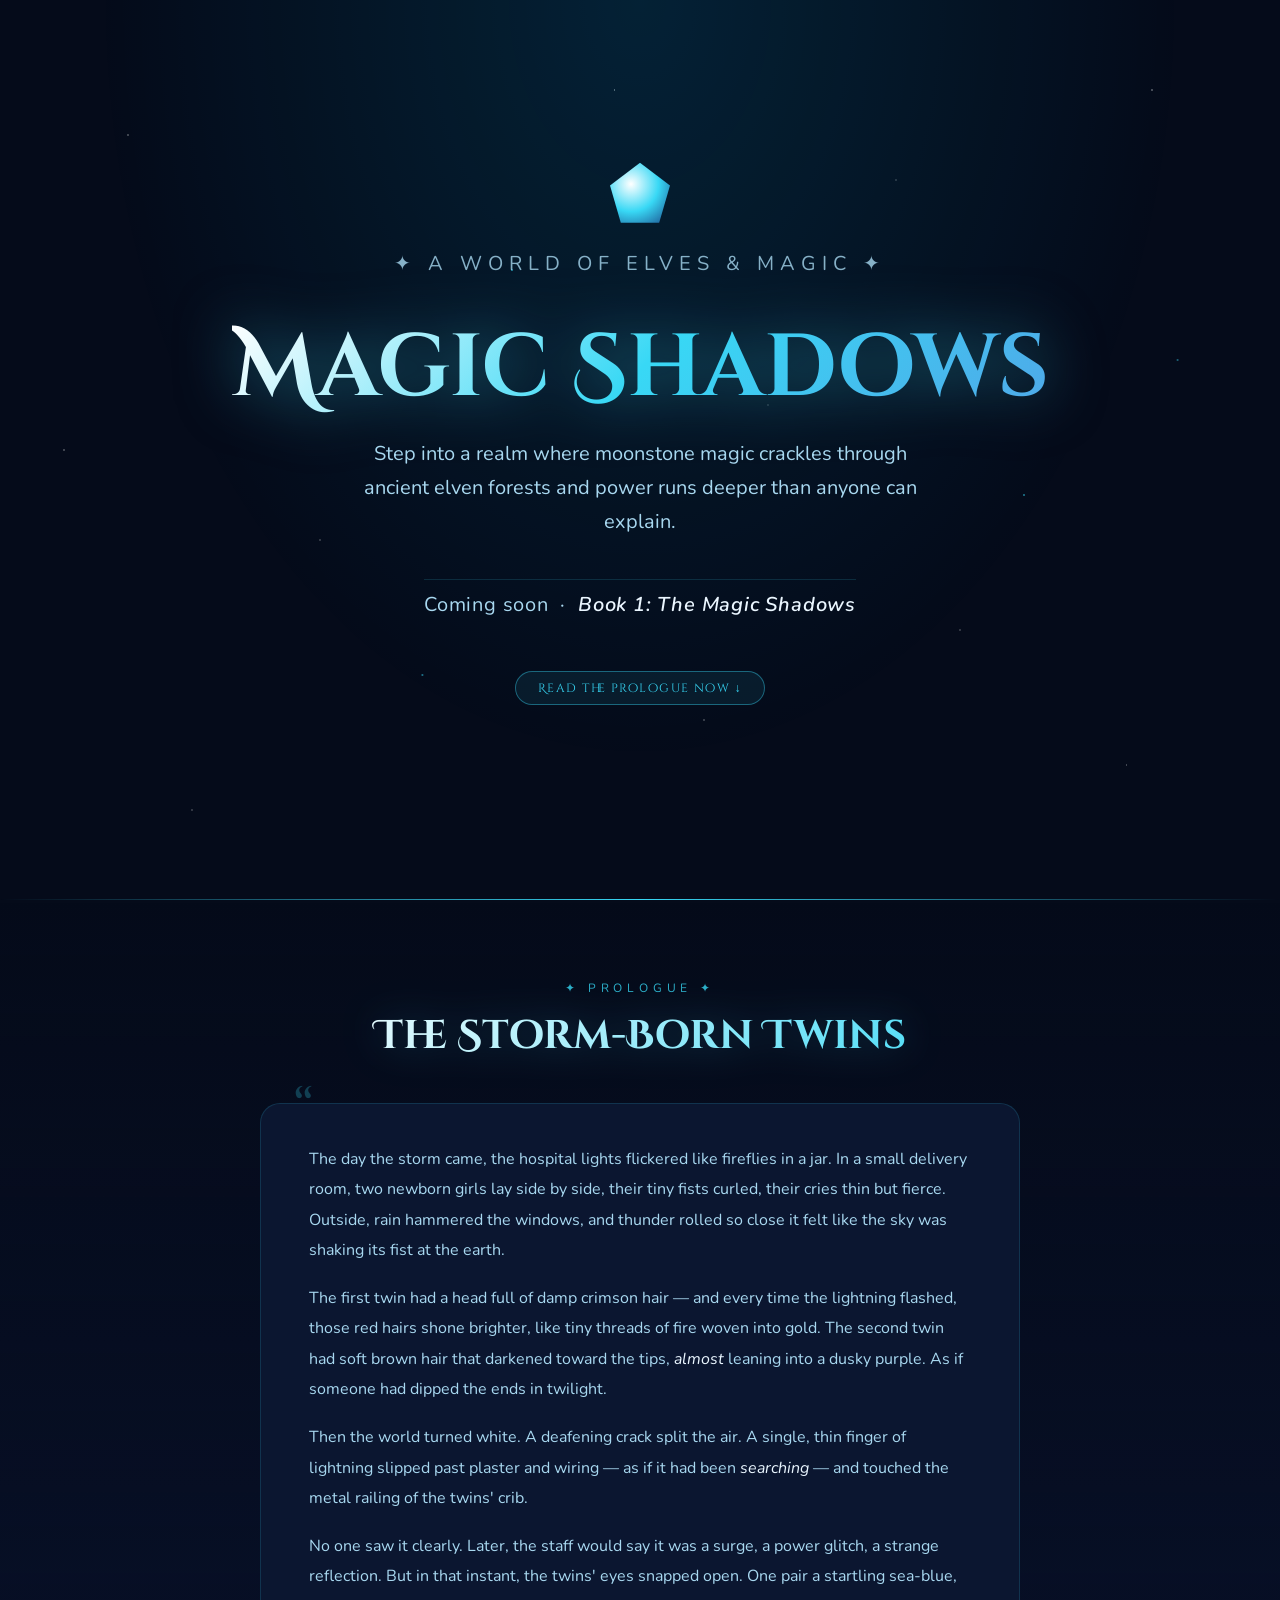
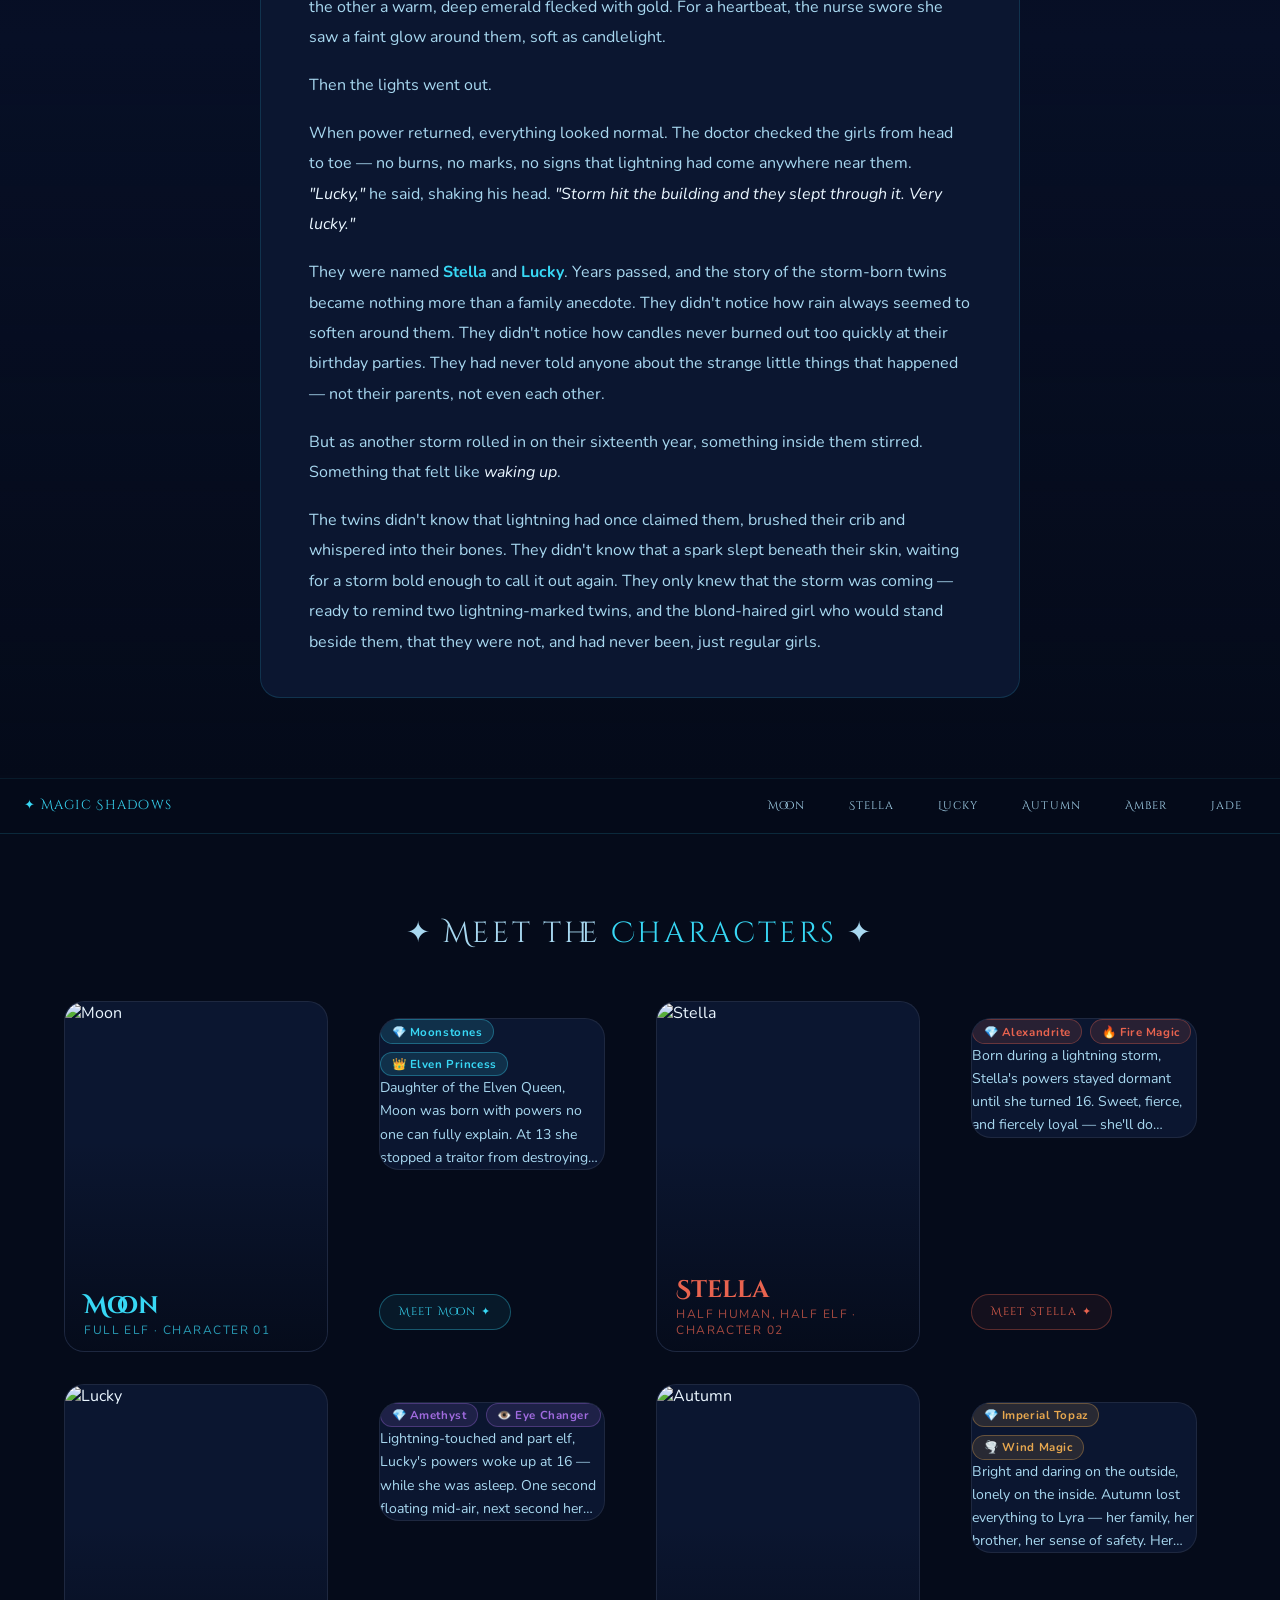
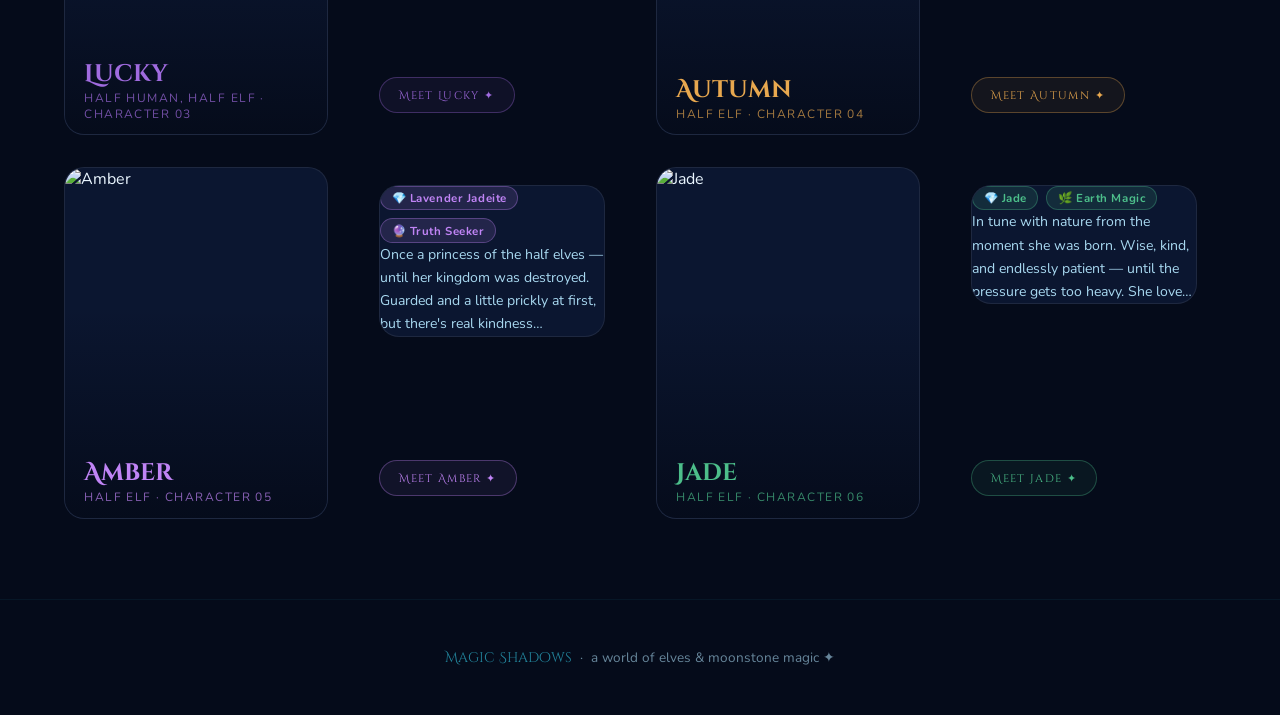
==== index.html @ 873bb7e9 "Add coming soon + prologue CTA to hero; move character nav below prologue" ====
<!DOCTYPE html>
<html lang="en">
<head>
  <meta charset="UTF-8" />
  <meta name="viewport" content="width=device-width, initial-scale=1.0" />
  <title>Magic Shadows ✨</title>
  <link rel="preconnect" href="https://fonts.googleapis.com" />
  <link rel="preconnect" href="https://fonts.gstatic.com" crossorigin />
  <link href="https://fonts.googleapis.com/css2?family=Cinzel+Decorative:wght@400;700&family=Nunito:ital,wght@0,400;0,600;0,700;1,400&display=swap" rel="stylesheet" />
  <link rel="stylesheet" href="css/styles.css" />
</head>
<body>

<div class="stars"></div>

<!-- ── Hero ── -->
<section class="hero">
  <div class="hero-gem"></div>
  <p class="hero-sparkle">✦ a world of elves &amp; magic ✦</p>
  <h1>Magic Shadows</h1>
  <p>Step into a realm where moonstone magic crackles through ancient elven forests and power runs deeper than anyone can explain.</p>
  <div class="hero-coming-soon">
    <p class="hero-book">Coming soon &nbsp;·&nbsp; <em>Book 1: The Magic Shadows</em></p>
    <a href="#prologue" class="hero-prologue-link">Read the prologue now ↓</a>
  </div>
</section>

<!-- ── Prologue ── -->
<section class="prologue-section" id="prologue">
  <div class="prologue-inner">
    <p class="prologue-label">✦ Prologue ✦</p>
    <h2 class="prologue-title">The Storm-Born Twins</h2>
    <div class="prologue-text">
      <p>The day the storm came, the hospital lights flickered like fireflies in a jar. In a small delivery room, two newborn girls lay side by side, their tiny fists curled, their cries thin but fierce. Outside, rain hammered the windows, and thunder rolled so close it felt like the sky was shaking its fist at the earth.</p>
      <p>The first twin had a head full of damp crimson hair — and every time the lightning flashed, those red hairs shone brighter, like tiny threads of fire woven into gold. The second twin had soft brown hair that darkened toward the tips, <em>almost</em> leaning into a dusky purple. As if someone had dipped the ends in twilight.</p>
      <p>Then the world turned white. A deafening crack split the air. A single, thin finger of lightning slipped past plaster and wiring — as if it had been <em>searching</em> — and touched the metal railing of the twins' crib.</p>
      <p>No one saw it clearly. Later, the staff would say it was a surge, a power glitch, a strange reflection. But in that instant, the twins' eyes snapped open. One pair a startling sea-blue, the other a warm, deep emerald flecked with gold. For a heartbeat, the nurse swore she saw a faint glow around them, soft as candlelight.</p>
      <p>Then the lights went out.</p>
      <p>When power returned, everything looked normal. The doctor checked the girls from head to toe — no burns, no marks, no signs that lightning had come anywhere near them. <em>"Lucky,"</em> he said, shaking his head. <em>"Storm hit the building and they slept through it. Very lucky."</em></p>
      <p>They were named <strong>Stella</strong> and <strong>Lucky</strong>. Years passed, and the story of the storm-born twins became nothing more than a family anecdote. They didn't notice how rain always seemed to soften around them. They didn't notice how candles never burned out too quickly at their birthday parties. They had never told anyone about the strange little things that happened — not their parents, not even each other.</p>
      <p>But as another storm rolled in on their sixteenth year, something inside them stirred. Something that felt like <em>waking up</em>.</p>
      <p>The twins didn't know that lightning had once claimed them, brushed their crib and whispered into their bones. They didn't know that a spark slept beneath their skin, waiting for a storm bold enough to call it out again. They only knew that the storm was coming — ready to remind two lightning-marked twins, and the blond-haired girl who would stand beside them, that they were not, and had never been, just regular girls.</p>
    </div>
  </div>
</section>

<!-- ── Character Nav ── -->
<nav>
  <a href="index.html" class="nav-home">✦ Magic Shadows</a>
  <a href="moon.html"   class="nav-link">Moon</a>
  <a href="stella.html" class="nav-link">Stella</a>
  <a href="lucky.html"  class="nav-link">Lucky</a>
  <a href="autumn.html" class="nav-link">Autumn</a>
  <a href="amber.html"  class="nav-link">Amber</a>
  <a href="jade.html"   class="nav-link">Jade</a>
</nav>

<!-- ── Character Previews ── -->
<div class="characters-section">
  <p class="characters-heading">✦ Meet the <span>Characters</span> ✦</p>

  <div class="preview-grid">

    <!-- MOON -->
    <a href="moon.html" class="preview-card" style="--card-accent:#38d8f5">
      <div class="preview-card-img">
        <img src="images/moon/moon-normal.png" alt="Moon" loading="lazy" />
        <div class="preview-card-img-label">
          <div class="preview-card-name" style="color:#38d8f5">Moon</div>
          <div class="preview-card-creature" style="color:#38d8f5">Full Elf · Character 01</div>
        </div>
      </div>
      <div class="preview-card-body">
        <div class="preview-card-gems">
          <span class="preview-gem-tag" style="background:#38d8f522;border:1px solid #38d8f555;color:#38d8f5">💎 Moonstones</span>
          <span class="preview-gem-tag" style="background:#38d8f522;border:1px solid #38d8f555;color:#38d8f5">👑 Elven Princess</span>
        </div>
        <p class="preview-card-summary">Daughter of the Elven Queen, Moon was born with powers no one can fully explain. At 13 she stopped a traitor from destroying the kingdom — and she's only grown stronger since. Her favourite form? The fox. 🦊</p>
        <a href="moon.html" class="preview-card-cta" style="color:#38d8f5;border-color:#38d8f555;background:#38d8f511">
          Meet Moon ✦
        </a>
      </div>
    </a>

    <!-- STELLA -->
    <a href="stella.html" class="preview-card" style="--card-accent:#e8634f">
      <div class="preview-card-img">
        <img src="images/stella/stella-normal.jpg" alt="Stella" loading="lazy" />
        <div class="preview-card-img-label">
          <div class="preview-card-name" style="color:#e8634f">Stella</div>
          <div class="preview-card-creature" style="color:#e8634f">Half Human, Half Elf · Character 02</div>
        </div>
      </div>
      <div class="preview-card-body">
        <div class="preview-card-gems">
          <span class="preview-gem-tag" style="background:#e8634f22;border:1px solid #e8634f55;color:#e8634f">💎 Alexandrite</span>
          <span class="preview-gem-tag" style="background:#e8634f22;border:1px solid #e8634f55;color:#e8634f">🔥 Fire Magic</span>
        </div>
        <p class="preview-card-summary">Born during a lightning storm, Stella's powers stayed dormant until she turned 16. Sweet, fierce, and fiercely loyal — she'll do anything to protect the people she loves. And she really loves fire magic. 🔥</p>
        <a href="stella.html" class="preview-card-cta" style="color:#e8634f;border-color:#e8634f55;background:#e8634f11">
          Meet Stella ✦
        </a>
      </div>
    </a>

    <!-- LUCKY -->
    <a href="lucky.html" class="preview-card" style="--card-accent:#a06bdf">
      <div class="preview-card-img">
        <img src="images/lucky/lucky-normal.png" alt="Lucky" loading="lazy" />
        <div class="preview-card-img-label">
          <div class="preview-card-name" style="color:#a06bdf">Lucky</div>
          <div class="preview-card-creature" style="color:#a06bdf">Half Human, Half Elf · Character 03</div>
        </div>
      </div>
      <div class="preview-card-body">
        <div class="preview-card-gems">
          <span class="preview-gem-tag" style="background:#a06bdf22;border:1px solid #a06bdf55;color:#a06bdf">💎 Amethyst</span>
          <span class="preview-gem-tag" style="background:#a06bdf22;border:1px solid #a06bdf55;color:#a06bdf">👁️ Eye Changer</span>
        </div>
        <p class="preview-card-summary">Lightning-touched and part elf, Lucky's powers woke up at 16 — while she was asleep. One second floating mid-air, next second her sister was screaming. Not exactly the cool awakening she imagined. ✨</p>
        <a href="lucky.html" class="preview-card-cta" style="color:#a06bdf;border-color:#a06bdf55;background:#a06bdf11">
          Meet Lucky ✦
        </a>
      </div>
    </a>

    <!-- AUTUMN -->
    <a href="autumn.html" class="preview-card" style="--card-accent:#e8a84f">
      <div class="preview-card-img">
        <img src="images/autumn/autumn-normal.png" alt="Autumn" loading="lazy" />
        <div class="preview-card-img-label">
          <div class="preview-card-name" style="color:#e8a84f">Autumn</div>
          <div class="preview-card-creature" style="color:#e8a84f">Half Elf · Character 04</div>
        </div>
      </div>
      <div class="preview-card-body">
        <div class="preview-card-gems">
          <span class="preview-gem-tag" style="background:#e8a84f22;border:1px solid #e8a84f55;color:#e8a84f">💎 Imperial Topaz</span>
          <span class="preview-gem-tag" style="background:#e8a84f22;border:1px solid #e8a84f55;color:#e8a84f">🌪️ Wind Magic</span>
        </div>
        <p class="preview-card-summary">Bright and daring on the outside, lonely on the inside. Autumn lost everything to Lyra — her family, her brother, her sense of safety. Her wind powers are rare enough to be dangerous. And her story is just beginning. 🍂</p>
        <a href="autumn.html" class="preview-card-cta" style="color:#e8a84f;border-color:#e8a84f55;background:#e8a84f11">
          Meet Autumn ✦
        </a>
      </div>
    </a>

    <!-- AMBER -->
    <a href="amber.html" class="preview-card" style="--card-accent:#c084f5">
      <div class="preview-card-img">
        <img src="images/amber/amber-battle.png" alt="Amber" loading="lazy" />
        <div class="preview-card-img-label">
          <div class="preview-card-name" style="color:#c084f5">Amber</div>
          <div class="preview-card-creature" style="color:#c084f5">Half Elf · Character 05</div>
        </div>
      </div>
      <div class="preview-card-body">
        <div class="preview-card-gems">
          <span class="preview-gem-tag" style="background:#c084f522;border:1px solid #c084f555;color:#c084f5">💎 Lavender Jadeite</span>
          <span class="preview-gem-tag" style="background:#c084f522;border:1px solid #c084f555;color:#c084f5">🔮 Truth Seeker</span>
        </div>
        <p class="preview-card-summary">Once a princess of the half elves — until her kingdom was destroyed. Guarded and a little prickly at first, but there's real kindness underneath. She's still learning to trust, still learning her powers. Her story is just beginning. 💜</p>
        <a href="amber.html" class="preview-card-cta" style="color:#c084f5;border-color:#c084f555;background:#c084f511">
          Meet Amber ✦
        </a>
      </div>
    </a>

    <!-- JADE -->
    <a href="jade.html" class="preview-card" style="--card-accent:#4cbe8a">
      <div class="preview-card-img">
        <img src="images/jade/jade-normal.png" alt="Jade" loading="lazy" />
        <div class="preview-card-img-label">
          <div class="preview-card-name" style="color:#4cbe8a">Jade</div>
          <div class="preview-card-creature" style="color:#4cbe8a">Half Elf · Character 06</div>
        </div>
      </div>
      <div class="preview-card-body">
        <div class="preview-card-gems">
          <span class="preview-gem-tag" style="background:#4cbe8a22;border:1px solid #4cbe8a55;color:#4cbe8a">💎 Jade</span>
          <span class="preview-gem-tag" style="background:#4cbe8a22;border:1px solid #4cbe8a55;color:#4cbe8a">🌿 Earth Magic</span>
        </div>
        <p class="preview-card-summary">In tune with nature from the moment she was born. Wise, kind, and endlessly patient — until the pressure gets too heavy. She loves animals, speaks to the earth, and carries a quiet power most people don't see coming. 🌿</p>
        <a href="jade.html" class="preview-card-cta" style="color:#4cbe8a;border-color:#4cbe8a55;background:#4cbe8a11">
          Meet Jade ✦
        </a>
      </div>
    </a>

  </div>
</div>

<footer>
  <span>Magic Shadows</span> &nbsp;·&nbsp; a world of elves &amp; moonstone magic ✦
</footer>

</body>
</html>
---- css/styles.css ----
/* ═══════════════════════════════════════════════════════════
   Magic Shadows — Shared Stylesheet
   ═══════════════════════════════════════════════════════════ */

*, *::before, *::after { box-sizing: border-box; margin: 0; padding: 0; }

:root {
  --navy:  #050b1a;
  --card:  #0b1630;
  --white: #eaf6ff;
  --soft:  #a8d8f0;
}

html { scroll-behavior: smooth; }

body {
  background: var(--navy);
  color: var(--white);
  font-family: 'Nunito', sans-serif;
  overflow-x: hidden;
}

/* ── Stars ── */
.stars {
  position: fixed; inset: 0; pointer-events: none; z-index: 0;
  background:
    radial-gradient(1px   1px   at 10% 15%, rgba(255,255,255,.8) 0%, transparent 100%),
    radial-gradient(1px   1px   at 25% 60%, rgba(255,255,255,.6) 0%, transparent 100%),
    radial-gradient(1.5px 1.5px at 40% 30%, rgba(56,216,245,.9)  0%, transparent 100%),
    radial-gradient(1px   1px   at 55% 80%, rgba(255,255,255,.7) 0%, transparent 100%),
    radial-gradient(1px   1px   at 70% 20%, rgba(255,255,255,.5) 0%, transparent 100%),
    radial-gradient(1.5px 1.5px at 80% 55%, rgba(56,216,245,.8)  0%, transparent 100%),
    radial-gradient(1px   1px   at 90% 10%, rgba(255,255,255,.9) 0%, transparent 100%),
    radial-gradient(1px   1px   at 15% 90%, rgba(255,255,255,.6) 0%, transparent 100%),
    radial-gradient(1px   1px   at 60% 45%, rgba(255,255,255,.4) 0%, transparent 100%),
    radial-gradient(1.5px 1.5px at 33% 75%, rgba(56,216,245,.7)  0%, transparent 100%),
    radial-gradient(1px   1px   at 88% 85%, rgba(255,255,255,.5) 0%, transparent 100%),
    radial-gradient(1px   1px   at  5% 50%, rgba(255,255,255,.8) 0%, transparent 100%),
    radial-gradient(1px   1px   at 75% 70%, rgba(255,255,255,.6) 0%, transparent 100%),
    radial-gradient(1px   1px   at 48% 10%, rgba(255,255,255,.7) 0%, transparent 100%),
    radial-gradient(1.5px 1.5px at 92% 40%, rgba(56,216,245,.6)  0%, transparent 100%);
}

/* ── Nav ── */
nav {
  position: sticky; top: 0; z-index: 100;
  background: rgba(5,11,26,.85); backdrop-filter: blur(12px);
  border-bottom: 1px solid rgba(56,216,245,.15);
  display: flex; align-items: center;
  gap: 1rem; padding: .75rem 1.5rem;
  /* Scroll horizontally on mobile, no wrapping */
  overflow-x: auto; flex-wrap: nowrap;
  /* Hide scrollbar across browsers */
  scrollbar-width: none;
  -ms-overflow-style: none;
}
nav::-webkit-scrollbar { display: none; }

.nav-home {
  font-family: 'Cinzel Decorative', serif;
  font-size: .8rem; color: #38d8f5; text-decoration: none;
  letter-spacing: .1em; margin-right: auto;
  flex-shrink: 0; /* never squish the home link */
  transition: opacity .2s;
}
.nav-home:hover { opacity: .7; }

nav a.nav-link {
  font-family: 'Cinzel Decorative', serif;
  font-size: .7rem; color: var(--soft); text-decoration: none;
  letter-spacing: .1em; padding: .4rem .8rem; border-radius: 20px;
  border: 1px solid transparent; transition: all .2s;
  flex-shrink: 0; /* keep links full size, let nav scroll instead */
  white-space: nowrap;
}
nav a.nav-link:hover, nav a.nav-link.active {
  color: #38d8f5; border-color: rgba(56,216,245,.4);
  background: rgba(56,216,245,.08); text-shadow: 0 0 10px #38d8f5;
}

/* ── Footer ── */
footer {
  position: relative; z-index: 1; text-align: center; padding: 3rem 1rem;
  border-top: 1px solid rgba(56,216,245,.1);
  color: var(--soft); font-size: .85rem; opacity: .6;
}
footer span { font-family: 'Cinzel Decorative', serif; color: #38d8f5; opacity: 1; }

/* ── Lightbox ── */
.lightbox {
  display: none; position: fixed; inset: 0; z-index: 1000;
  background: rgba(0,0,0,.85); backdrop-filter: blur(8px);
  align-items: center; justify-content: center;
}
.lightbox.open { display: flex; }
.lightbox img {
  max-width: 90vw; max-height: 90vh; border-radius: 16px;
  border: 2px solid rgba(56,216,245,.5); box-shadow: 0 0 60px rgba(0,200,255,.3);
}
.lightbox-close {
  position: absolute; top: 1.5rem; right: 1.5rem;
  background: none; border: none; color: var(--white);
  font-size: 2rem; cursor: pointer; opacity: .7; transition: opacity .2s;
}
.lightbox-close:hover { opacity: 1; }

/* ══════════════════════════════════════════════
   PROLOGUE
   ══════════════════════════════════════════════ */

.prologue-section {
  position: relative; z-index: 1;
  padding: 5rem 1.5rem;
  background: linear-gradient(180deg, transparent, rgba(10,20,50,.5), transparent);
  border-bottom: 1px solid rgba(56,216,245,.08);
}

.prologue-inner {
  max-width: 760px; margin: 0 auto; text-align: center;
}

.prologue-label {
  font-size: .75rem; letter-spacing: .4em; text-transform: uppercase;
  color: #38d8f5; margin-bottom: .8rem; opacity: .8;
}

.prologue-title {
  font-family: 'Cinzel Decorative', serif;
  font-size: clamp(1.5rem, 4vw, 2.5rem);
  background: linear-gradient(135deg, #fff, #38d8f5);
  -webkit-background-clip: text; -webkit-text-fill-color: transparent; background-clip: text;
  filter: drop-shadow(0 0 20px rgba(56,216,245,.3));
  margin-bottom: 2.5rem;
}

.prologue-text {
  text-align: left;
  background: #0b1630;
  border: 1px solid rgba(56,216,245,.15);
  border-radius: 20px;
  padding: 2.5rem 3rem;
  position: relative;
}

/* decorative quote mark */
.prologue-text::before {
  content: '\201C';
  position: absolute; top: -1.2rem; left: 2rem;
  font-family: 'Cinzel Decorative', serif;
  font-size: 4rem; line-height: 1;
  color: #38d8f5; opacity: .25;
  pointer-events: none;
}

.prologue-text p {
  color: var(--soft);
  font-size: 1rem; line-height: 1.9;
  margin-bottom: 1.1rem;
}
.prologue-text p:last-child { margin-bottom: 0; }

.prologue-text em { color: var(--white); font-style: italic; }
.prologue-text strong { color: #38d8f5; font-weight: 700; }

@media (max-width: 600px) {
  .prologue-text { padding: 1.5rem; }
}

/* ══════════════════════════════════════════════
   INDEX PAGE — Preview Cards
   ══════════════════════════════════════════════ */

.hero {
  position: relative; z-index: 1; min-height: 100vh;
  display: flex; flex-direction: column;
  align-items: center; justify-content: center;
  text-align: center; padding: 2rem;
  background: radial-gradient(ellipse at 50% 0%, rgba(0,200,255,.12) 0%, transparent 60%);
}
.hero::before {
  content: ''; position: absolute; bottom: 0; left: 0; right: 0; height: 1px;
  background: linear-gradient(90deg, transparent, #38d8f5, transparent);
}
.hero-sparkle {
  font-size: 1.1rem; letter-spacing: .3em; text-transform: uppercase;
  color: #38d8f5; margin-bottom: 1rem; opacity: .8;
}
.hero h1 {
  font-family: 'Cinzel Decorative', serif;
  font-size: clamp(2.5rem, 8vw, 5.5rem); font-weight: 700;
  background: linear-gradient(135deg, #fff 0%, #38d8f5 50%, #4fa8e8 100%);
  -webkit-background-clip: text; -webkit-text-fill-color: transparent; background-clip: text;
  filter: drop-shadow(0 0 30px rgba(56,216,245,.5));
  line-height: 1.1; margin-bottom: 1.2rem;
}
.hero p {
  font-size: clamp(1rem, 2.5vw, 1.25rem);
  color: var(--soft); max-width: 560px; line-height: 1.7; margin-bottom: 2.5rem;
}
.hero-gem {
  width: 60px; height: 60px; margin-bottom: 1.5rem;
  background: radial-gradient(circle at 35% 35%, #fff, #38d8f5 50%, #1a4a8a);
  clip-path: polygon(50% 0%, 100% 38%, 82% 100%, 18% 100%, 0% 38%);
  filter: drop-shadow(0 0 20px #38d8f5);
  animation: gemPulse 3s ease-in-out infinite;
}
@keyframes gemPulse {
  0%,100% { filter: drop-shadow(0 0 20px #38d8f5); transform: scale(1); }
  50%      { filter: drop-shadow(0 0 40px #00c8ff); transform: scale(1.08); }
}
.hero-coming-soon {
  display: flex; flex-direction: column; align-items: center; gap: .6rem;
  margin-bottom: 2rem;
  padding-top: .5rem;
  border-top: 1px solid rgba(56,216,245,.15);
}

.hero-book {
  font-size: .9rem; color: var(--soft); letter-spacing: .04em;
}
.hero-book em {
  color: var(--white); font-style: italic; font-weight: 600;
}

.hero-prologue-link {
  font-family: 'Cinzel Decorative', serif;
  font-size: .75rem; letter-spacing: .12em;
  color: #38d8f5; text-decoration: none;
  padding: .5rem 1.4rem; border-radius: 30px;
  border: 1px solid rgba(56,216,245,.4);
  background: rgba(56,216,245,.08);
  transition: all .25s;
}
.hero-prologue-link:hover {
  background: rgba(56,216,245,.18);
  box-shadow: 0 0 20px rgba(56,216,245,.25);
  letter-spacing: .16em;
}

.scroll-hint {
  position: absolute; bottom: 2rem;
  display: flex; flex-direction: column; align-items: center; gap: .4rem;
  font-size: .8rem; color: var(--soft); opacity: .6; letter-spacing: .15em;
  animation: bounce 2s ease-in-out infinite;
}
.scroll-hint::after { content: '▼'; font-size: 1.2rem; color: #38d8f5; }
@keyframes bounce {
  0%,100% { transform: translateY(0); }
  50%      { transform: translateY(6px); }
}

/* Characters preview grid */
.characters-section {
  position: relative; z-index: 1;
  padding: 5rem 1.5rem;
  max-width: 1200px; margin: 0 auto;
}

.characters-heading {
  font-family: 'Cinzel Decorative', serif;
  font-size: clamp(1.2rem, 3vw, 1.8rem);
  text-align: center; margin-bottom: 3rem;
  color: var(--soft); letter-spacing: .1em;
}
.characters-heading span { color: #38d8f5; }

.preview-grid {
  display: grid;
  grid-template-columns: repeat(auto-fill, minmax(260px, 1fr));
  gap: 2rem;
}

.preview-card {
  background: var(--card);
  border-radius: 20px; overflow: hidden;
  border: 1px solid rgba(255,255,255,.08);
  text-decoration: none; color: inherit;
  display: flex; flex-direction: column;
  transition: transform .3s, box-shadow .3s, border-color .3s;
  position: relative;
}
.preview-card:hover {
  transform: translateY(-8px);
}

.preview-card-img {
  position: relative; aspect-ratio: 3/4; overflow: hidden;
}
.preview-card-img img {
  width: 100%; height: 100%; object-fit: cover; object-position: top;
  display: block; transition: transform .5s ease;
}
.preview-card:hover .preview-card-img img { transform: scale(1.06); }

.preview-card-img-placeholder {
  width: 100%; aspect-ratio: 3/4;
  display: flex; align-items: center; justify-content: center;
  flex-direction: column; gap: .5rem;
  background: rgba(11,22,48,.9);
  color: rgba(255,255,255,.2); font-size: .85rem; letter-spacing: .1em;
}
.preview-card-img-placeholder span { font-size: 2.5rem; opacity: .3; }

/* Gradient overlay on image */
.preview-card-img::after {
  content: ''; position: absolute; inset: 0;
  background: linear-gradient(180deg, transparent 40%, rgba(5,11,26,.95) 100%);
  pointer-events: none;
}

/* Name over image */
.preview-card-img-label {
  position: absolute; bottom: 0; left: 0; right: 0; z-index: 1;
  padding: 1.2rem 1.2rem .8rem;
}
.preview-card-name {
  font-family: 'Cinzel Decorative', serif;
  font-size: 1.5rem; font-weight: 700; line-height: 1;
  margin-bottom: .25rem;
}
.preview-card-creature {
  font-size: .75rem; text-transform: uppercase; letter-spacing: .12em;
  opacity: .7;
}

/* Card body */
.preview-card-body {
  padding: 1.1rem 1.2rem 1.4rem;
  flex: 1; display: flex; flex-direction: column; gap: .9rem;
}

.preview-card-gems {
  display: flex; gap: .5rem; flex-wrap: wrap;
}
.preview-gem-tag {
  font-size: .72rem; padding: .2rem .65rem; border-radius: 20px;
  letter-spacing: .05em; font-weight: 700;
}

.preview-card-summary {
  font-size: .88rem; line-height: 1.65;
  color: var(--soft); flex: 1;
  display: -webkit-box;
  -webkit-line-clamp: 4;
  -webkit-box-orient: vertical;
  overflow: hidden;
}

.preview-card-cta {
  display: inline-flex; align-items: center; gap: .5rem;
  font-family: 'Cinzel Decorative', serif;
  font-size: .7rem; letter-spacing: .12em;
  padding: .6rem 1.2rem; border-radius: 30px;
  border: 1px solid; text-decoration: none;
  transition: all .2s; align-self: flex-start;
  margin-top: auto;
}
.preview-card-cta:hover { opacity: .85; transform: translateX(3px); }

/* Accent glow on hover */
.preview-card::before {
  content: ''; position: absolute; inset: 0; border-radius: 20px;
  opacity: 0; transition: opacity .3s; pointer-events: none;
  box-shadow: inset 0 0 0 1px var(--card-accent, #38d8f5);
}
.preview-card:hover::before { opacity: 1; }
.preview-card:hover {
  box-shadow: 0 20px 60px color-mix(in srgb, var(--card-accent, #38d8f5) 25%, transparent);
}

/* ══════════════════════════════════════════════
   DETAIL PAGES — Character Card
   ══════════════════════════════════════════════ */

main { position: relative; z-index: 1; }

.character-section { padding: 5rem 1.5rem; }
.section-inner { max-width: 1100px; margin: 0 auto; }

.char-label {
  font-size: .75rem; letter-spacing: .4em; text-transform: uppercase;
  margin-bottom: .6rem; opacity: .8;
}
.char-title {
  font-family: 'Cinzel Decorative', serif;
  font-size: clamp(1.8rem, 5vw, 3rem);
  filter: drop-shadow(0 0 20px rgba(56,216,245,.4));
  margin-bottom: 2.5rem;
}

.intro-card {
  display: grid; grid-template-columns: 1fr 1fr;
  gap: 3rem; align-items: center; margin-bottom: 3rem;
}
@media (max-width: 700px) { .intro-card { grid-template-columns: 1fr; } }

.intro-img-wrap {
  position: relative; border-radius: 20px; overflow: hidden;
  border: 2px solid rgba(56,216,245,.3);
  box-shadow: 0 0 40px rgba(0,200,255,.2), 0 0 80px rgba(0,200,255,.08);
}
.intro-img-wrap img { width: 100%; display: block; transition: transform .4s ease; }
.intro-img-wrap:hover img { transform: scale(1.04); }
.intro-img-wrap::after {
  content: ''; position: absolute; inset: 0;
  background: linear-gradient(180deg, transparent 60%, rgba(5,11,26,.7));
  pointer-events: none;
}
.img-placeholder {
  width: 100%; aspect-ratio: 1/1;
  display: flex; flex-direction: column; align-items: center; justify-content: center;
  background: rgba(11,22,48,.8); color: rgba(255,255,255,.3);
  font-size: .9rem; gap: .5rem; letter-spacing: .1em;
}
.img-placeholder span { font-size: 2rem; opacity: .4; }

.stat-grid { display: grid; grid-template-columns: 1fr 1fr; gap: .8rem 1.5rem; }
.stat {
  background: var(--card); border: 1px solid rgba(56,216,245,.15);
  border-radius: 12px; padding: .7rem 1rem; transition: border-color .2s, box-shadow .2s;
}
.stat:hover { border-color: rgba(56,216,245,.4); box-shadow: 0 0 15px rgba(56,216,245,.1); }
.stat-label {
  font-size: .7rem; text-transform: uppercase; letter-spacing: .15em;
  opacity: .8; margin-bottom: .2rem;
}
.stat-value { font-weight: 700; font-size: .95rem; color: var(--white); }
.stat.wide { grid-column: span 2; }
.stat.missing .stat-value { color: rgba(255,255,255,.3); font-style: italic; font-weight: 400; }

.powers-list { display: flex; flex-wrap: wrap; gap: .5rem; margin-top: .4rem; }
.power-tag { border-radius: 20px; padding: .25rem .75rem; font-size: .8rem; white-space: nowrap; }

.story-box {
  background: var(--card); border-radius: 16px;
  border: 1px solid rgba(56,216,245,.15);
  padding: 1.5rem 2rem; margin-top: 1.5rem;
  line-height: 1.8; color: var(--soft); font-size: .95rem; position: relative;
}
.story-box::before {
  content: '✦'; position: absolute; top: -12px; left: 1.5rem;
  background: var(--navy); padding: 0 .5rem; font-size: 1.2rem;
  color: var(--story-accent, #38d8f5);
}
.story-box.missing {
  color: rgba(255,255,255,.25); font-style: italic; text-align: center; padding: 2rem;
}

.gem-divider { display: flex; align-items: center; gap: 1rem; margin: 2rem 0; }
.gem-divider::before, .gem-divider::after {
  content: ''; flex: 1; height: 1px;
  background: linear-gradient(90deg, transparent, rgba(56,216,245,.3), transparent);
}
.gem-icon {
  width: 16px; height: 16px;
  clip-path: polygon(50% 0%, 100% 38%, 82% 100%, 18% 100%, 0% 38%);
}

.forms-section-title {
  font-family: 'Cinzel Decorative', serif; font-size: 1.1rem;
  margin: 2.5rem 0 1rem;
  display: flex; align-items: center; gap: 1rem;
}
.forms-section-title::after {
  content: ''; flex: 1; height: 1px;
  background: linear-gradient(90deg, rgba(56,216,245,.4), transparent);
}

.forms-grid {
  display: grid; grid-template-columns: repeat(auto-fill, minmax(200px, 1fr)); gap: 1.2rem;
}
.form-card {
  background: var(--card); border: 1px solid rgba(56,216,245,.15);
  border-radius: 16px; overflow: hidden; cursor: pointer;
  transition: transform .3s, border-color .3s, box-shadow .3s;
}
.form-card:hover {
  transform: translateY(-6px); border-color: rgba(56,216,245,.5);
  box-shadow: 0 10px 40px rgba(0,200,255,.2);
}
.form-card img { width: 100%; aspect-ratio: 1/1; object-fit: cover; display: block; }
.form-placeholder {
  width: 100%; aspect-ratio: 1/1;
  display: flex; align-items: center; justify-content: center;
  flex-direction: column; gap: .4rem;
  background: rgba(11,22,48,.8); color: rgba(255,255,255,.2);
  font-size: .75rem; letter-spacing: .1em;
}
.form-placeholder span { font-size: 1.8rem; opacity: .3; }
.form-card-label {
  padding: .6rem 1rem; font-size: .8rem; font-weight: 700;
  text-transform: uppercase; letter-spacing: .1em; text-align: center;
}

/* Back button on detail pages */
.back-btn {
  display: inline-flex; align-items: center; gap: .5rem;
  font-family: 'Cinzel Decorative', serif; font-size: .7rem;
  letter-spacing: .1em; color: var(--soft); text-decoration: none;
  padding: .5rem 1rem; border-radius: 20px;
  border: 1px solid rgba(255,255,255,.1);
  transition: all .2s; margin-right: auto;
}
.back-btn:hover { color: #38d8f5; border-color: rgba(56,216,245,.4); }

/* Detail page hero banner */
.detail-hero {
  position: relative; z-index: 1;
  padding: 4rem 1.5rem 2rem;
  text-align: center;
  background: radial-gradient(ellipse at 50% 0%, rgba(0,200,255,.08) 0%, transparent 60%);
}
.detail-hero::after {
  content: ''; position: absolute; bottom: 0; left: 0; right: 0; height: 1px;
  background: linear-gradient(90deg, transparent, rgba(56,216,245,.3), transparent);
}
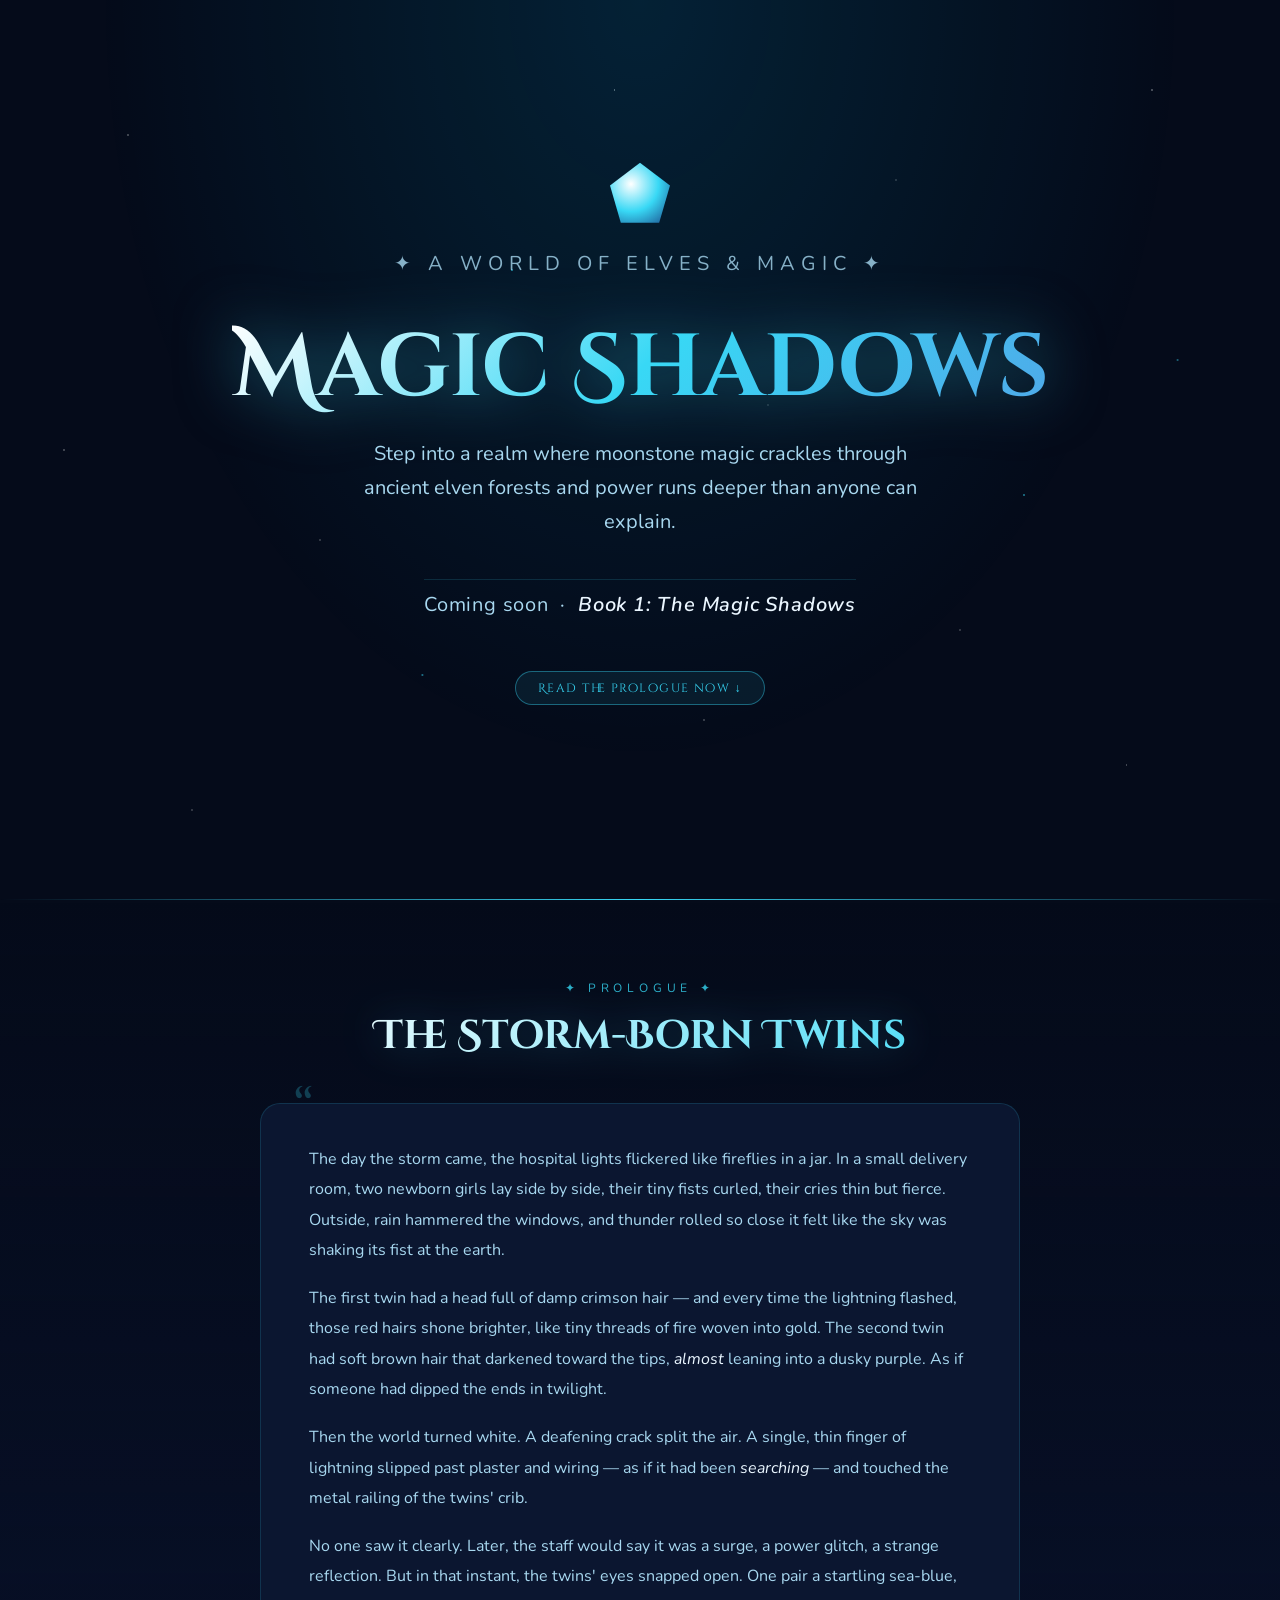
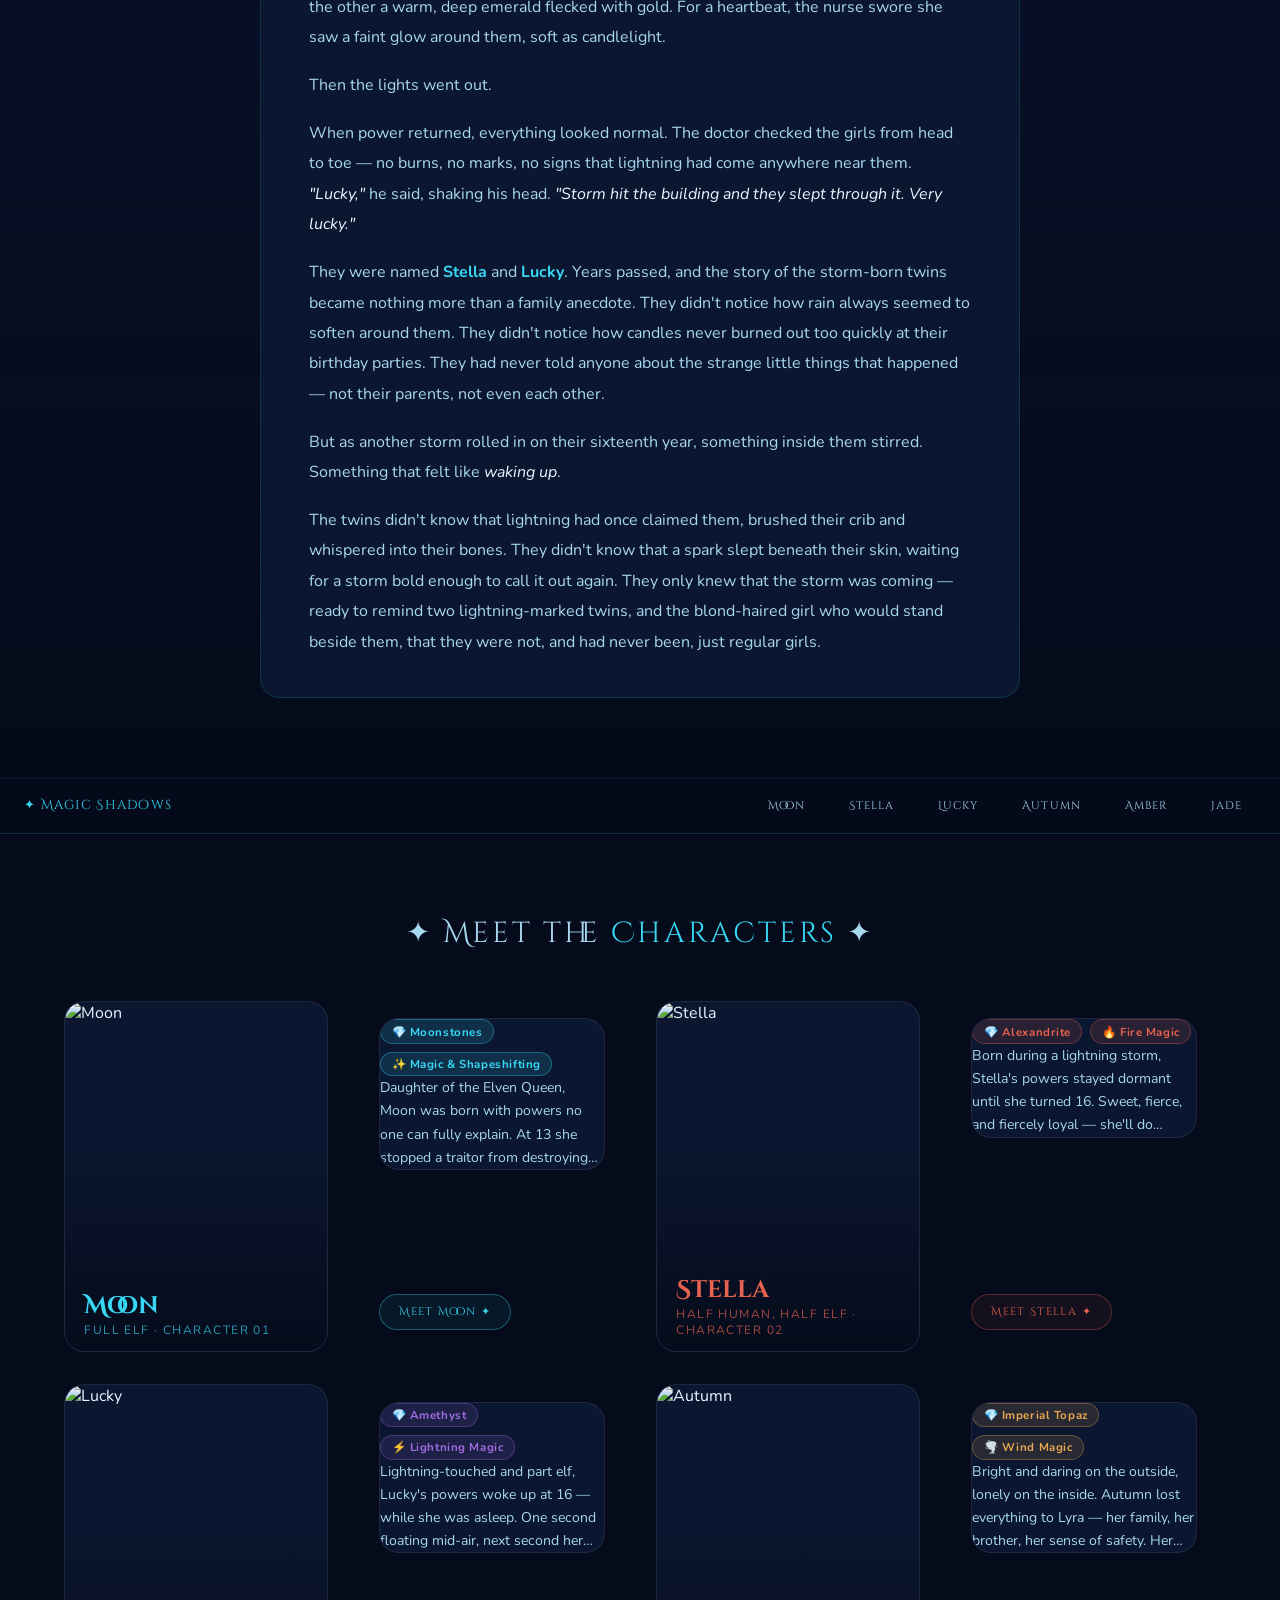
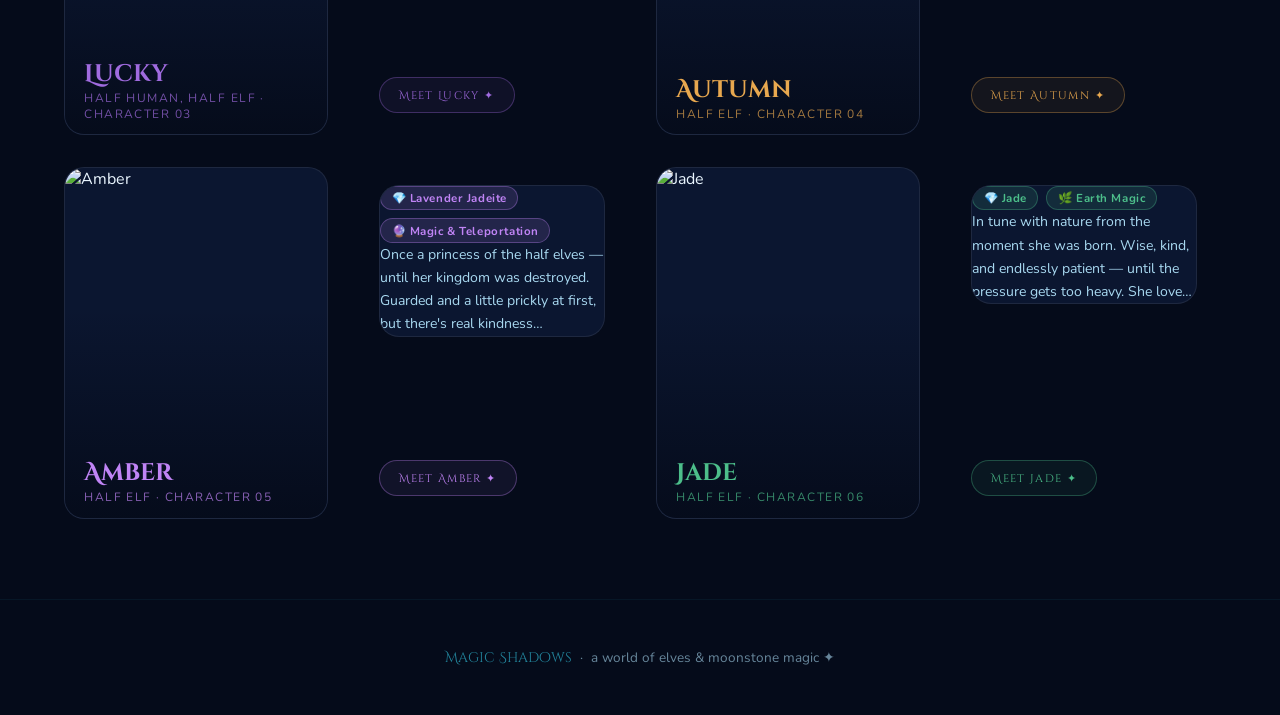
==== commit ae3a8c7b: "Fix preview card tags: gem first, magic second for all characters" ====
--- a/index.html
+++ b/index.html
@@ -73,7 +73,7 @@
       <div class="preview-card-body">
         <div class="preview-card-gems">
           <span class="preview-gem-tag" style="background:#38d8f522;border:1px solid #38d8f555;color:#38d8f5">💎 Moonstones</span>
-          <span class="preview-gem-tag" style="background:#38d8f522;border:1px solid #38d8f555;color:#38d8f5">👑 Elven Princess</span>
+          <span class="preview-gem-tag" style="background:#38d8f522;border:1px solid #38d8f555;color:#38d8f5">✨ Magic &amp; Shapeshifting</span>
         </div>
         <p class="preview-card-summary">Daughter of the Elven Queen, Moon was born with powers no one can fully explain. At 13 she stopped a traitor from destroying the kingdom — and she's only grown stronger since. Her favourite form? The fox. 🦊</p>
         <a href="moon.html" class="preview-card-cta" style="color:#38d8f5;border-color:#38d8f555;background:#38d8f511">
@@ -115,7 +115,7 @@
       <div class="preview-card-body">
         <div class="preview-card-gems">
           <span class="preview-gem-tag" style="background:#a06bdf22;border:1px solid #a06bdf55;color:#a06bdf">💎 Amethyst</span>
-          <span class="preview-gem-tag" style="background:#a06bdf22;border:1px solid #a06bdf55;color:#a06bdf">👁️ Eye Changer</span>
+          <span class="preview-gem-tag" style="background:#a06bdf22;border:1px solid #a06bdf55;color:#a06bdf">⚡ Lightning Magic</span>
         </div>
         <p class="preview-card-summary">Lightning-touched and part elf, Lucky's powers woke up at 16 — while she was asleep. One second floating mid-air, next second her sister was screaming. Not exactly the cool awakening she imagined. ✨</p>
         <a href="lucky.html" class="preview-card-cta" style="color:#a06bdf;border-color:#a06bdf55;background:#a06bdf11">
@@ -157,7 +157,7 @@
       <div class="preview-card-body">
         <div class="preview-card-gems">
           <span class="preview-gem-tag" style="background:#c084f522;border:1px solid #c084f555;color:#c084f5">💎 Lavender Jadeite</span>
-          <span class="preview-gem-tag" style="background:#c084f522;border:1px solid #c084f555;color:#c084f5">🔮 Truth Seeker</span>
+          <span class="preview-gem-tag" style="background:#c084f522;border:1px solid #c084f555;color:#c084f5">🔮 Magic &amp; Teleportation</span>
         </div>
         <p class="preview-card-summary">Once a princess of the half elves — until her kingdom was destroyed. Guarded and a little prickly at first, but there's real kindness underneath. She's still learning to trust, still learning her powers. Her story is just beginning. 💜</p>
         <a href="amber.html" class="preview-card-cta" style="color:#c084f5;border-color:#c084f555;background:#c084f511">
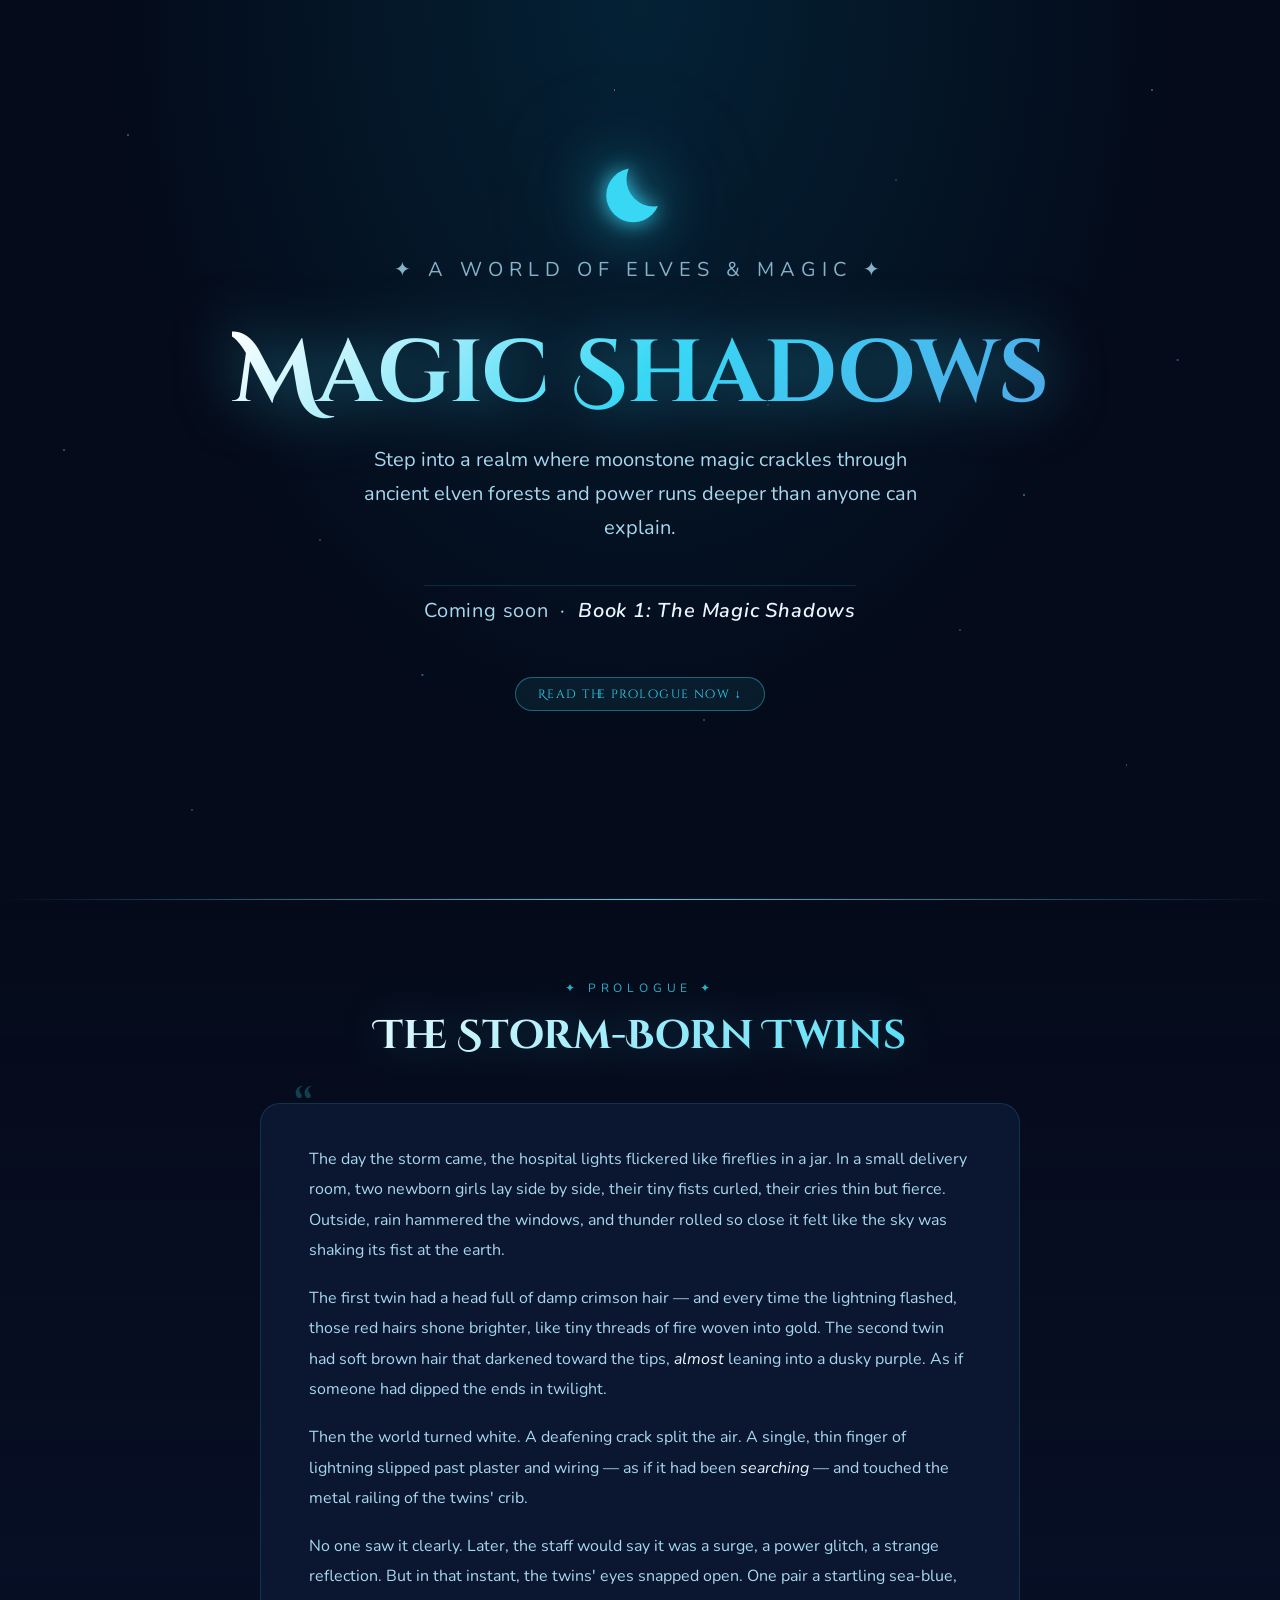
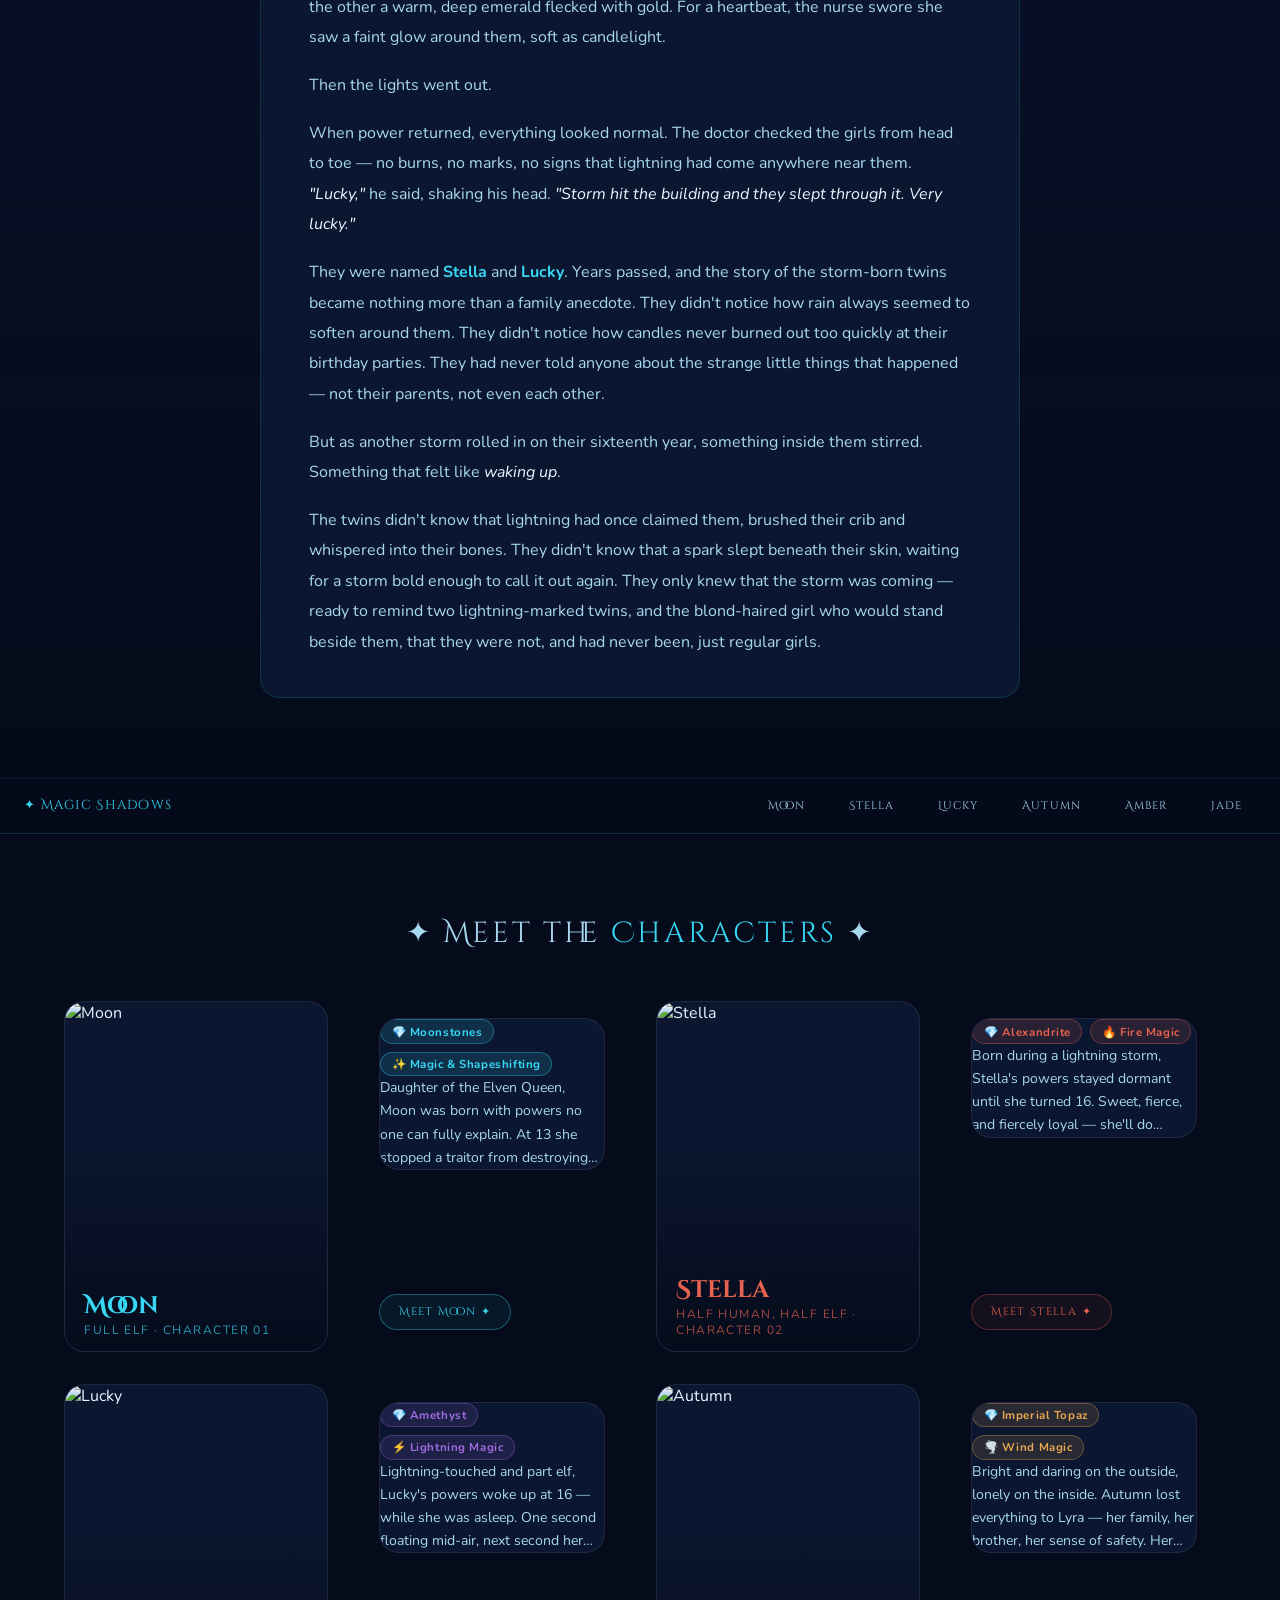
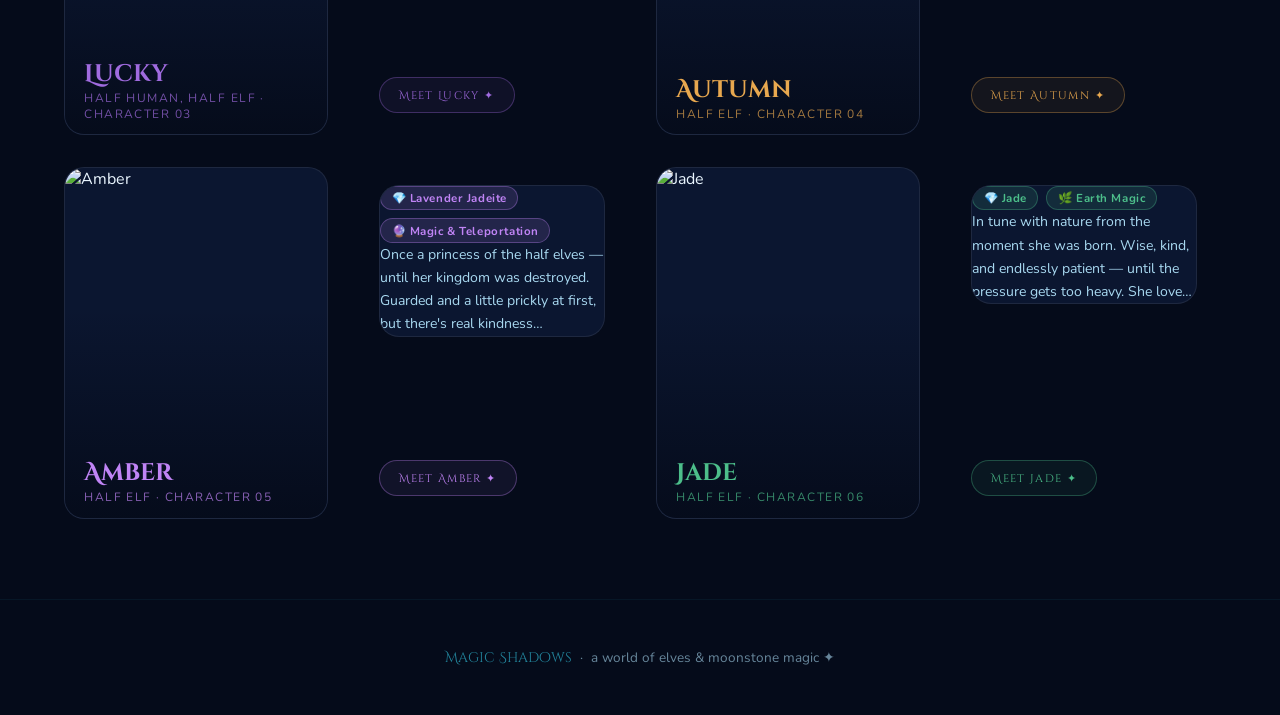
==== commit 591e3d9d: "Replace CSS pentagon/box-shadow moon with reliable inline SVG crescent" ====
--- a/index.html
+++ b/index.html
@@ -3,6 +3,7 @@
 <head>
   <meta charset="UTF-8" />
   <meta name="viewport" content="width=device-width, initial-scale=1.0" />
+  <link rel="icon" type="image/svg+xml" href="favicon.svg" />
   <title>Magic Shadows ✨</title>
   <link rel="preconnect" href="https://fonts.googleapis.com" />
   <link rel="preconnect" href="https://fonts.gstatic.com" crossorigin />
@@ -15,7 +16,16 @@
 
 <!-- ── Hero ── -->
 <section class="hero">
-  <div class="hero-gem"></div>
+  <!-- Crescent moon: full circle masked by offset circle -->
+  <svg class="hero-gem" xmlns="http://www.w3.org/2000/svg" viewBox="0 0 64 64" width="72" height="72" aria-hidden="true">
+    <defs>
+      <mask id="moon-crescent">
+        <rect width="64" height="64" fill="white"/>
+        <circle cx="44" cy="20" r="24" fill="black"/>
+      </mask>
+    </defs>
+    <circle cx="26" cy="34" r="24" fill="#38d8f5" mask="url(#moon-crescent)"/>
+  </svg>
   <p class="hero-sparkle">✦ a world of elves &amp; magic ✦</p>
   <h1>Magic Shadows</h1>
   <p>Step into a realm where moonstone magic crackles through ancient elven forests and power runs deeper than anyone can explain.</p>
--- a/css/styles.css
+++ b/css/styles.css
@@ -198,15 +198,28 @@
   color: var(--soft); max-width: 560px; line-height: 1.7; margin-bottom: 2.5rem;
 }
 .hero-gem {
-  width: 60px; height: 60px; margin-bottom: 1.5rem;
-  background: radial-gradient(circle at 35% 35%, #fff, #38d8f5 50%, #1a4a8a);
-  clip-path: polygon(50% 0%, 100% 38%, 82% 100%, 18% 100%, 0% 38%);
-  filter: drop-shadow(0 0 20px #38d8f5);
-  animation: gemPulse 3s ease-in-out infinite;
-}
-@keyframes gemPulse {
-  0%,100% { filter: drop-shadow(0 0 20px #38d8f5); transform: scale(1); }
-  50%      { filter: drop-shadow(0 0 40px #00c8ff); transform: scale(1.08); }
+  margin-bottom: 1.5rem;
+  filter:
+    drop-shadow(0 0 10px rgba(56,216,245,.9))
+    drop-shadow(0 0 28px rgba(56,216,245,.55))
+    drop-shadow(0 0 55px rgba(56,216,245,.25));
+  animation: moonFloat 4s ease-in-out infinite;
+}
+@keyframes moonFloat {
+  0%,100% {
+    transform: translateY(0px);
+    filter:
+      drop-shadow(0 0 10px rgba(56,216,245,.9))
+      drop-shadow(0 0 28px rgba(56,216,245,.55))
+      drop-shadow(0 0 55px rgba(56,216,245,.25));
+  }
+  50% {
+    transform: translateY(-9px);
+    filter:
+      drop-shadow(0 0 18px rgba(56,216,245,1))
+      drop-shadow(0 0 45px rgba(56,216,245,.75))
+      drop-shadow(0 0 80px rgba(56,216,245,.35));
+  }
 }
 .hero-coming-soon {
   display: flex; flex-direction: column; align-items: center; gap: .6rem;
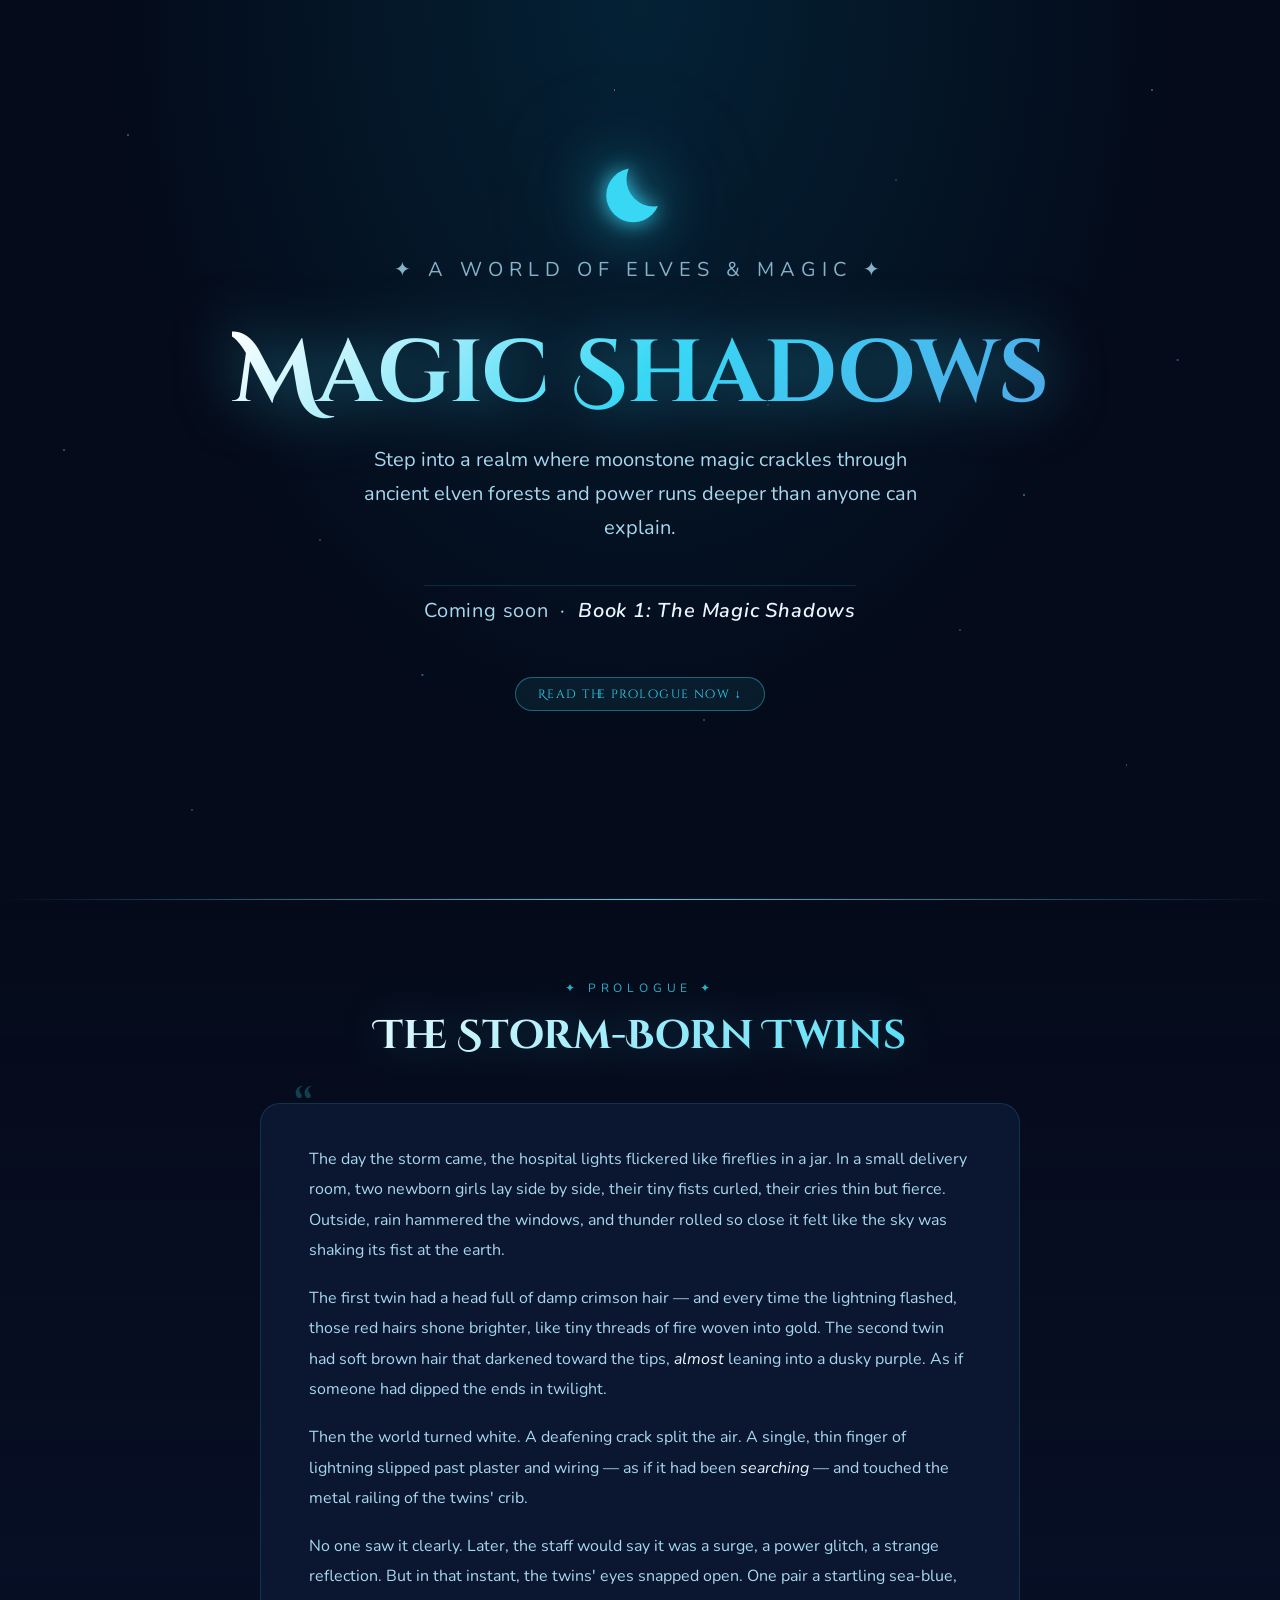
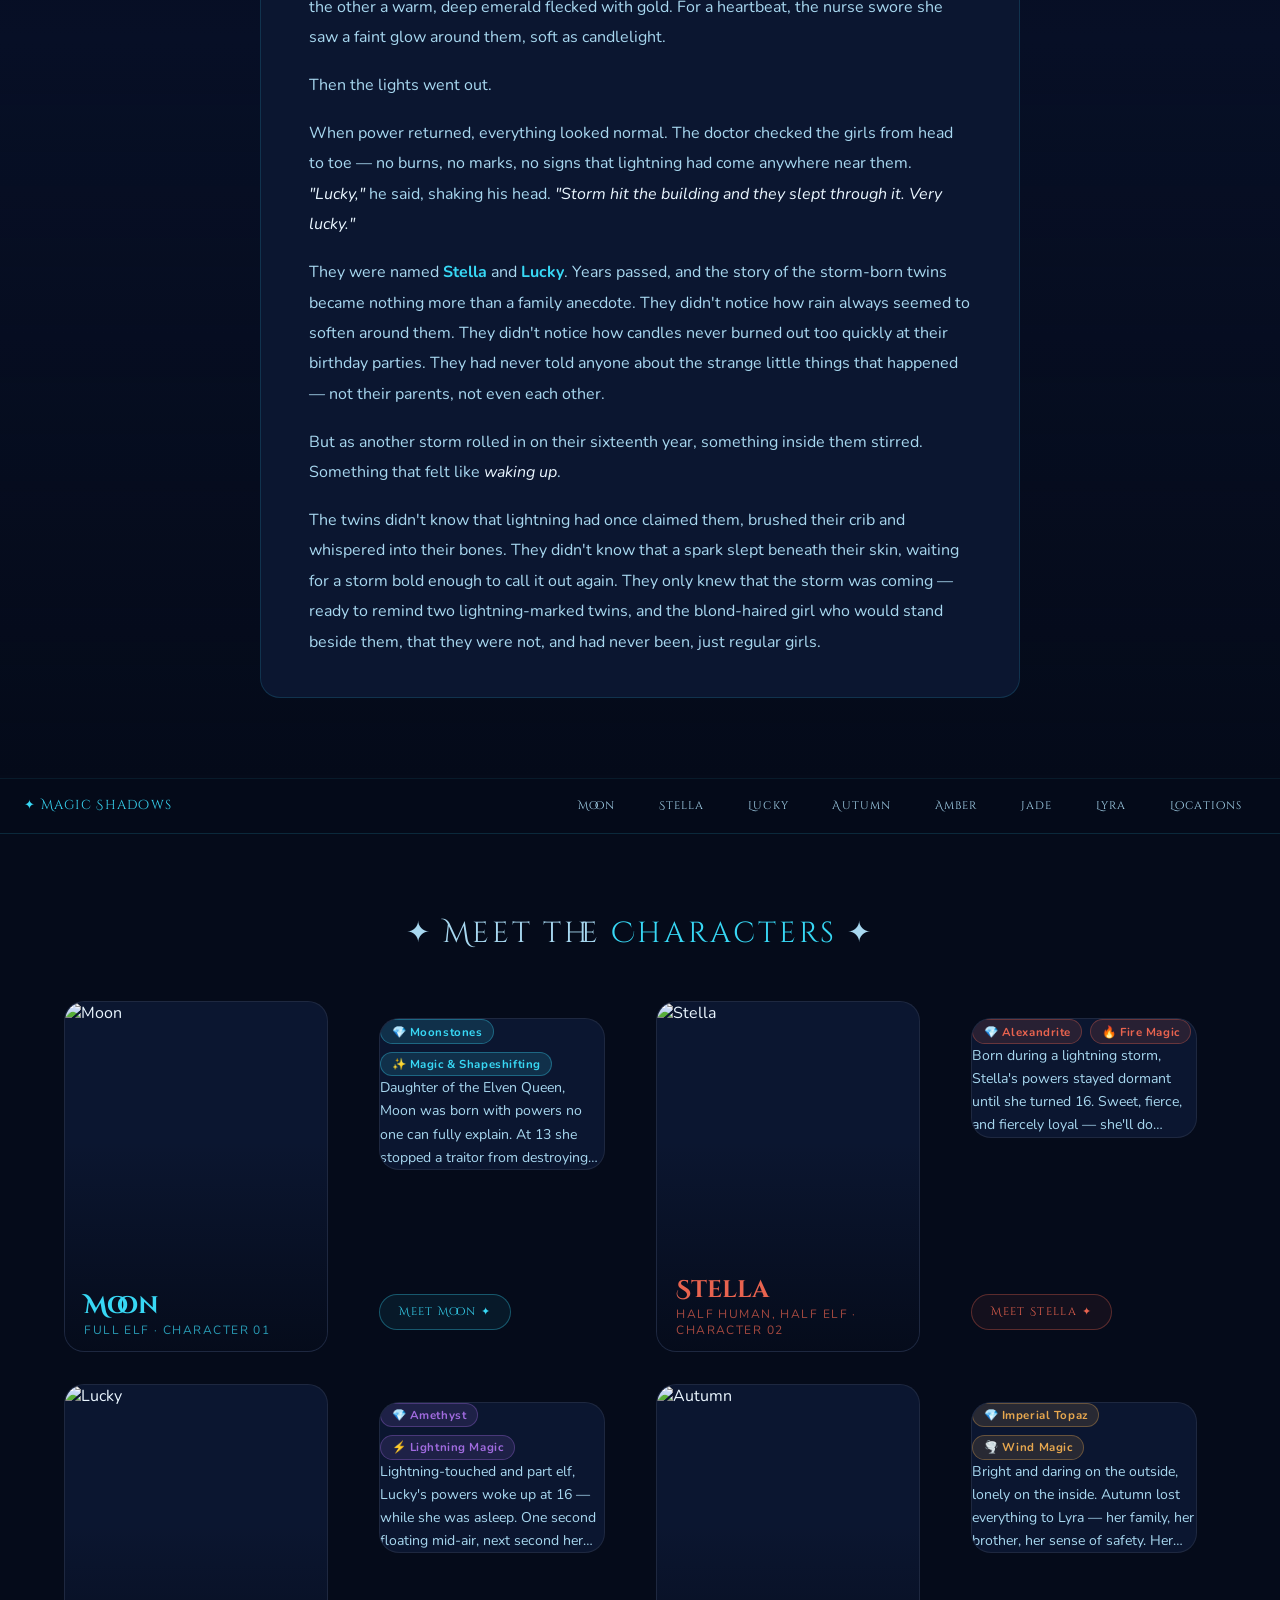
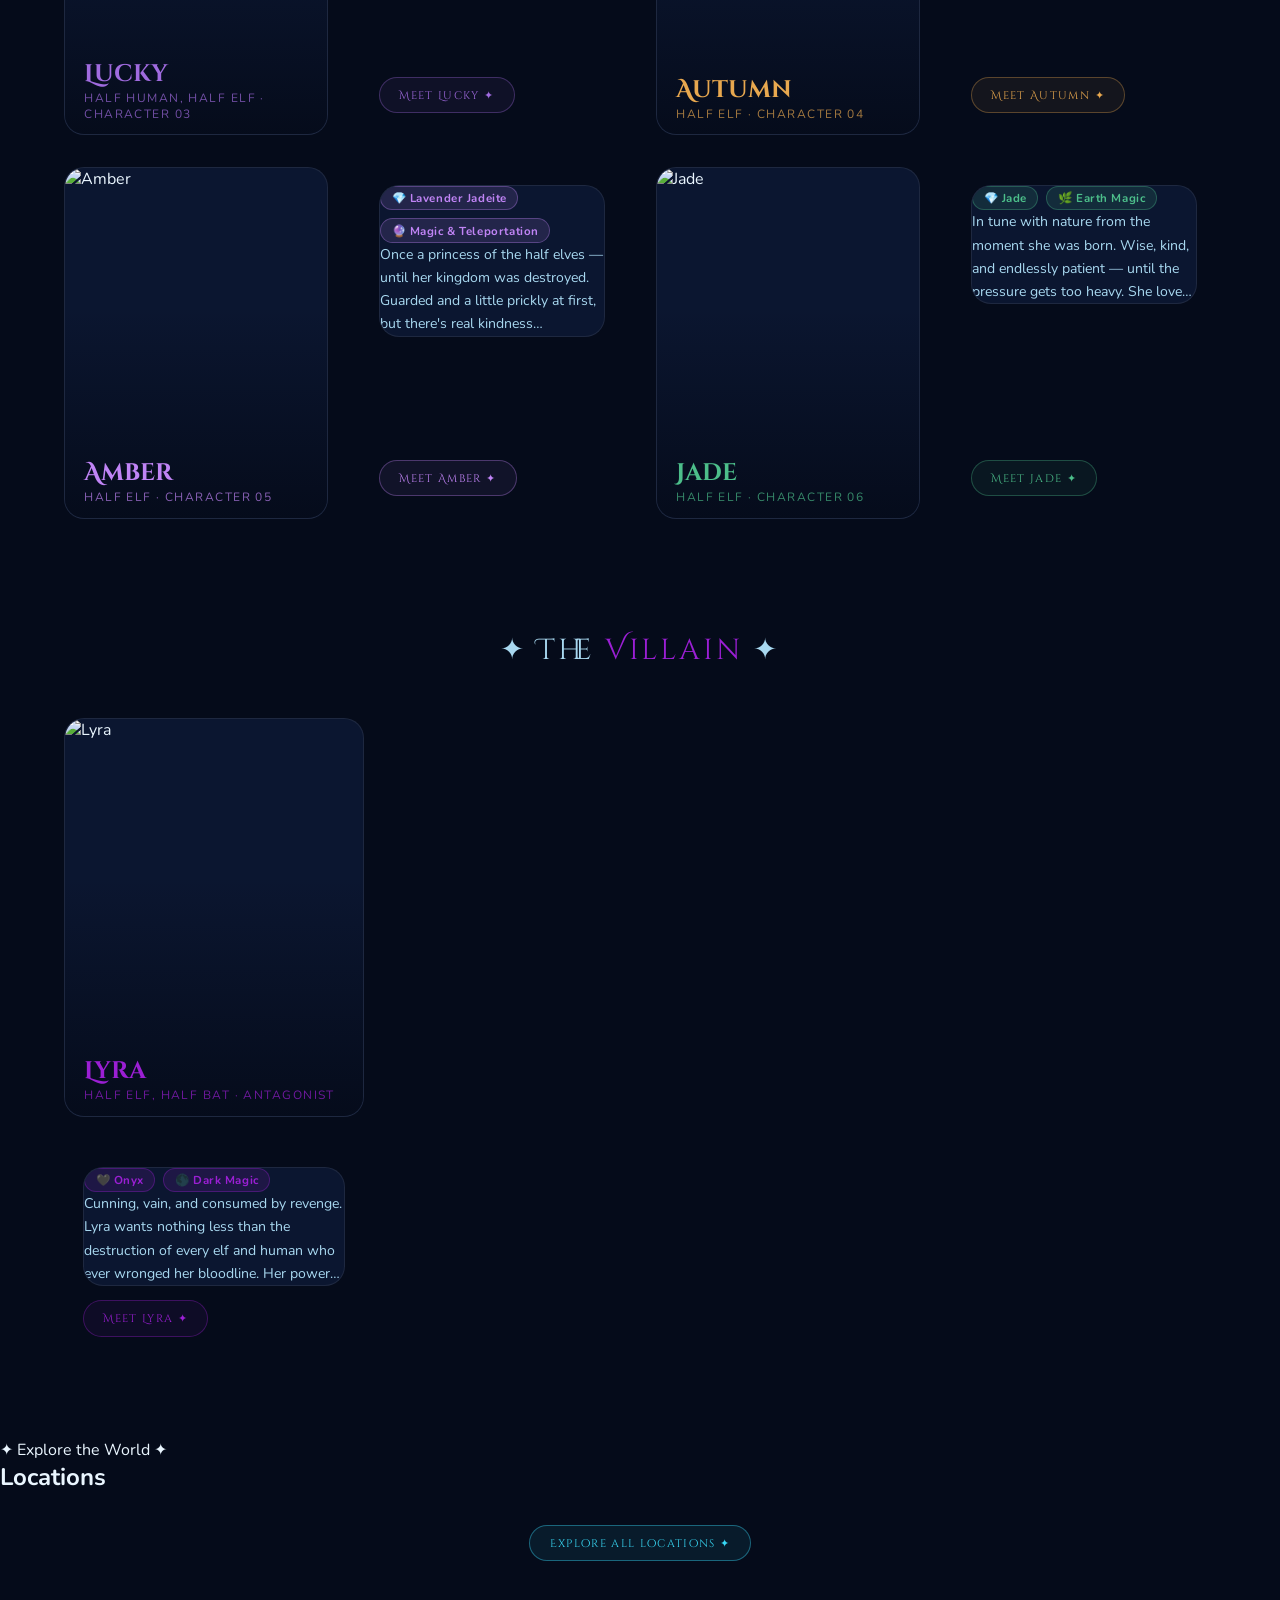
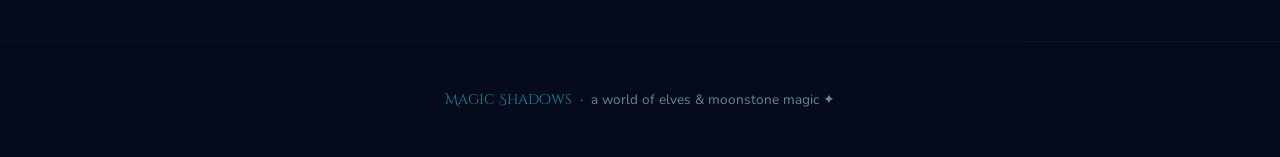
==== commit 696124c3: "Add PWA manifest, moon app icons, and apple-touch-icon" ====
--- a/index.html
+++ b/index.html
@@ -4,13 +4,18 @@
   <meta charset="UTF-8" />
   <meta name="viewport" content="width=device-width, initial-scale=1.0" />
   <link rel="icon" type="image/svg+xml" href="favicon.svg" />
+  <link rel="manifest" href="manifest.json" />
+  <link rel="apple-touch-icon" href="apple-touch-icon.png" />
+  <meta name="apple-mobile-web-app-capable" content="yes" />
+  <meta name="apple-mobile-web-app-status-bar-style" content="black-translucent" />
+  <meta name="apple-mobile-web-app-title" content="Magic Shadows" />
   <title>Magic Shadows ✨</title>
   <link rel="preconnect" href="https://fonts.googleapis.com" />
   <link rel="preconnect" href="https://fonts.gstatic.com" crossorigin />
   <link href="https://fonts.googleapis.com/css2?family=Cinzel+Decorative:wght@400;700&family=Nunito:ital,wght@0,400;0,600;0,700;1,400&display=swap" rel="stylesheet" />
   <link rel="stylesheet" href="css/styles.css" />
 </head>
-<body>
+<body style="--page-accent:#38d8f5;--page-bg:#050b1a">
 
 <div class="stars"></div>
 
@@ -62,7 +67,9 @@
   <a href="lucky.html"  class="nav-link">Lucky</a>
   <a href="autumn.html" class="nav-link">Autumn</a>
   <a href="amber.html"  class="nav-link">Amber</a>
-  <a href="jade.html"   class="nav-link">Jade</a>
+  <a href="jade.html"      class="nav-link">Jade</a>
+  <a href="lyra.html"      class="nav-link">Lyra</a>
+  <a href="locations.html" class="nav-link">Locations</a>
 </nav>
 
 <!-- ── Character Previews ── -->
@@ -200,9 +207,62 @@
   </div>
 </div>
 
+<!-- ── Villain ── -->
+<div class="characters-section" style="padding-top:2rem">
+  <p class="characters-heading">✦ The <span style="color:#9b1fd4">Villain</span> ✦</p>
+  <div class="preview-grid" style="max-width:300px">
+
+    <a href="lyra.html" class="preview-card" style="--card-accent:#9b1fd4">
+      <div class="preview-card-img">
+        <img src="images/lyra/lyra-normal.png" alt="Lyra" loading="lazy" />
+        <div class="preview-card-img-label">
+          <div class="preview-card-name" style="color:#9b1fd4">Lyra</div>
+          <div class="preview-card-creature" style="color:#9b1fd4">Half Elf, Half Bat · Antagonist</div>
+        </div>
+      </div>
+      <div class="preview-card-body">
+        <div class="preview-card-gems">
+          <span class="preview-gem-tag" style="background:#9b1fd422;border:1px solid #9b1fd455;color:#9b1fd4">🖤 Onyx</span>
+          <span class="preview-gem-tag" style="background:#9b1fd422;border:1px solid #9b1fd455;color:#9b1fd4">🌑 Dark Magic</span>
+        </div>
+        <p class="preview-card-summary">Cunning, vain, and consumed by revenge. Lyra wants nothing less than the destruction of every elf and human who ever wronged her bloodline. Her power is growing — and so is her army. 🖤</p>
+        <a href="lyra.html" class="preview-card-cta" style="color:#9b1fd4;border-color:#9b1fd455;background:#9b1fd411">
+          Meet Lyra ✦
+        </a>
+      </div>
+    </a>
+
+  </div>
+</div>
+
+<!-- ── Locations preview ── -->
+<div class="locations-section" style="padding-bottom:5rem">
+  <div class="locations-inner">
+    <p class="locations-subheading">✦ Explore the World ✦</p>
+    <h2 class="locations-heading">Locations</h2>
+    <div class="locations-grid">
+      <location-card name="The Elven Castle"       img="images/locations/elven-castle.png"       accent="#38d8f5"></location-card>
+      <location-card name="The Throne Room"         img="images/locations/throne-room.png"         accent="#c9a84c"></location-card>
+      <location-card name="The Training Room"       img="images/locations/training-room.png"       accent="#4cbe8a"></location-card>
+      <location-card name="Stella &amp; Lucky's House" img="images/locations/stella-lucky-house.png" accent="#e8634f"></location-card>
+    </div>
+    <div style="text-align:center;margin-top:2rem">
+      <a href="locations.html" class="preview-card-cta" style="color:#38d8f5;border-color:rgba(56,216,245,.4);background:rgba(56,216,245,.08);display:inline-flex">
+        Explore all locations ✦
+      </a>
+    </div>
+  </div>
+</div>
+
 <footer>
   <span>Magic Shadows</span> &nbsp;·&nbsp; a world of elves &amp; moonstone magic ✦
 </footer>
 
+<div class="lightbox" id="lightbox" onclick="closeLightbox()">
+  <button class="lightbox-close" onclick="closeLightbox()">✕</button>
+  <img id="lightbox-img" src="" alt="" />
+</div>
+
+<script src="js/character-card.js"></script>
 </body>
 </html>
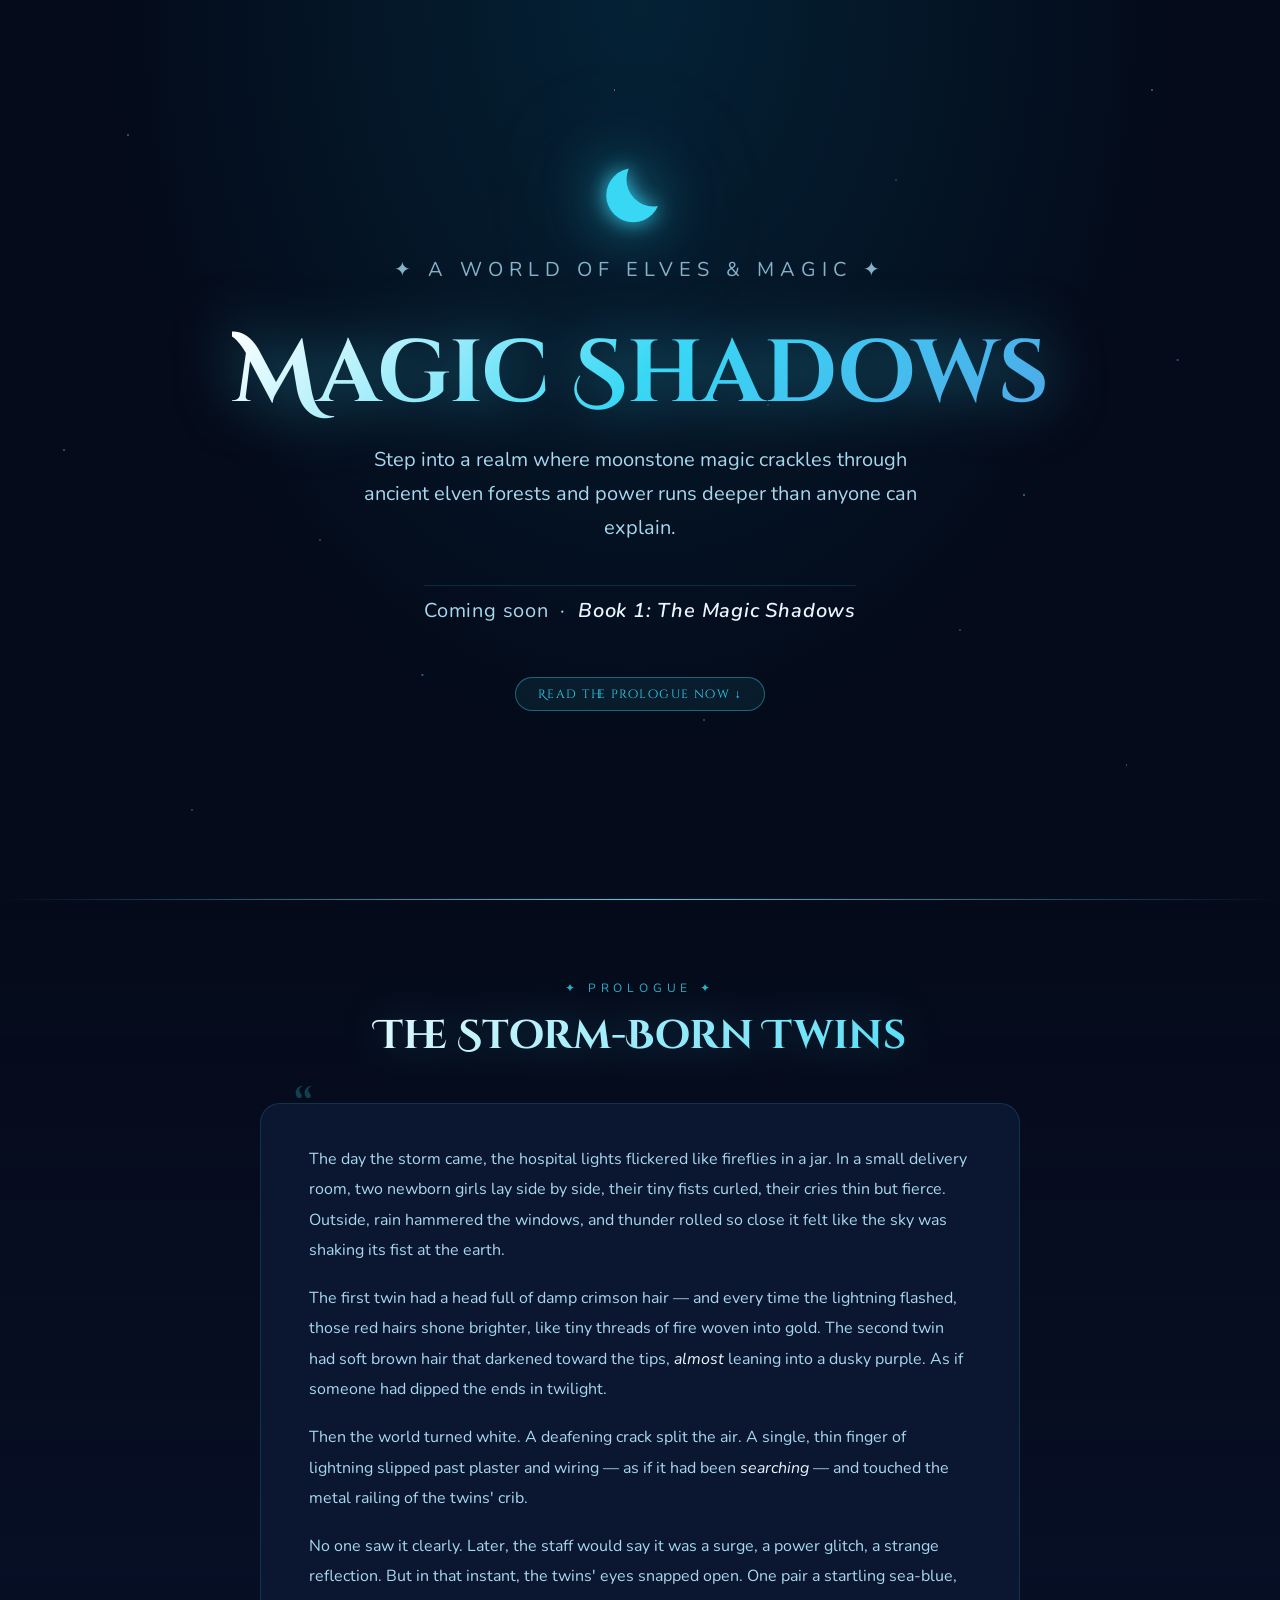
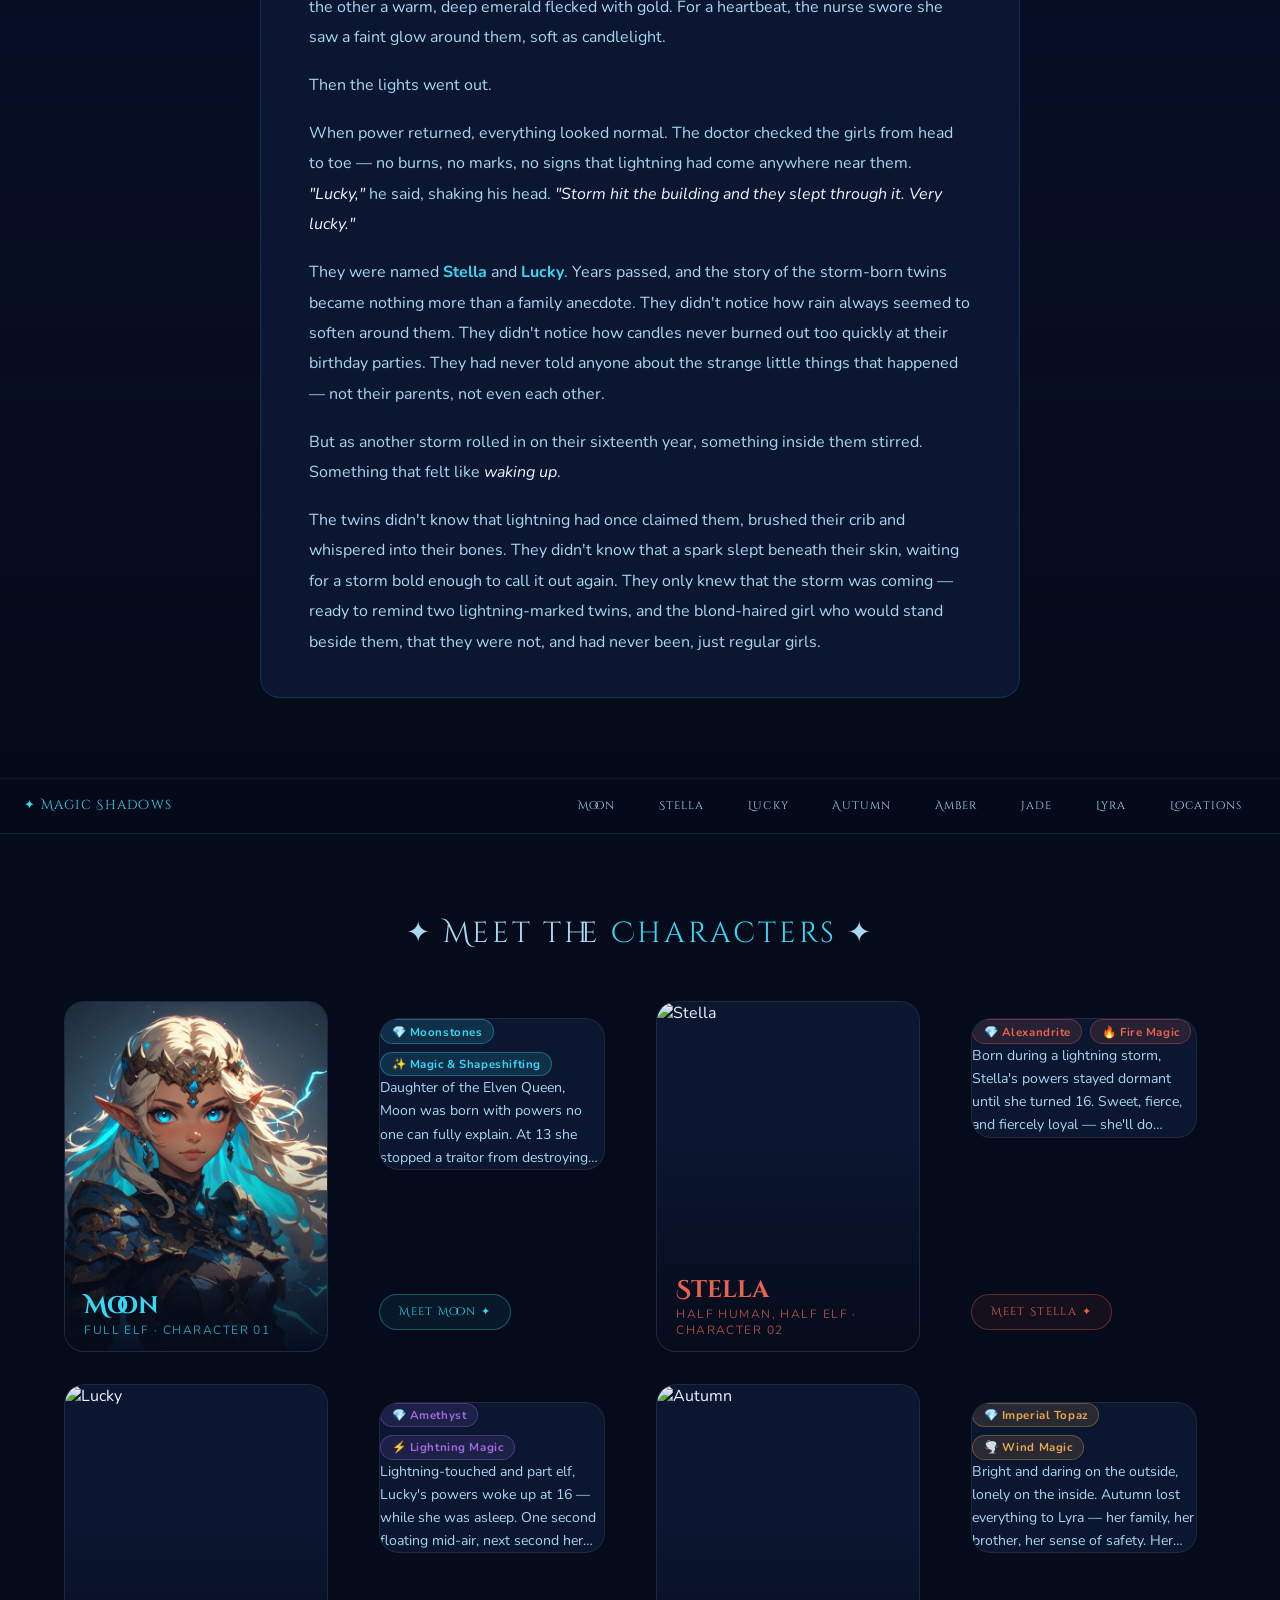
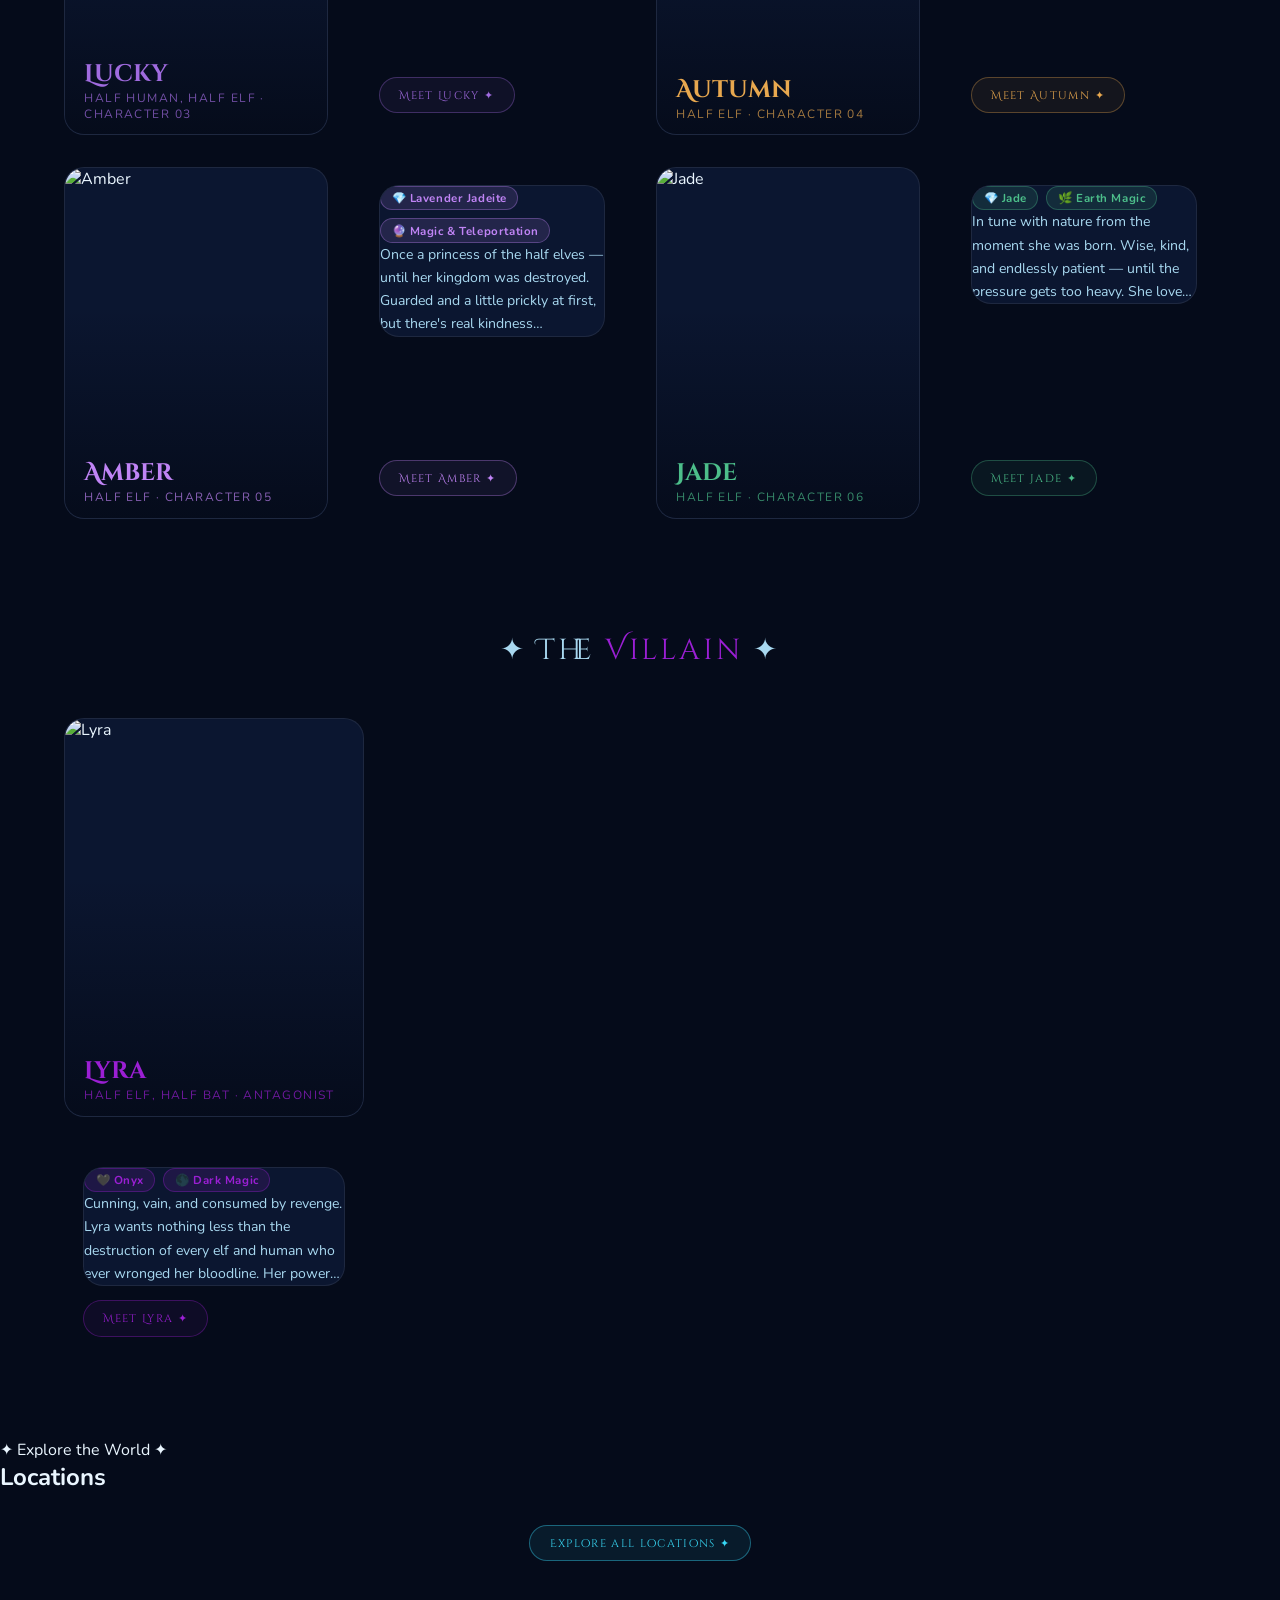
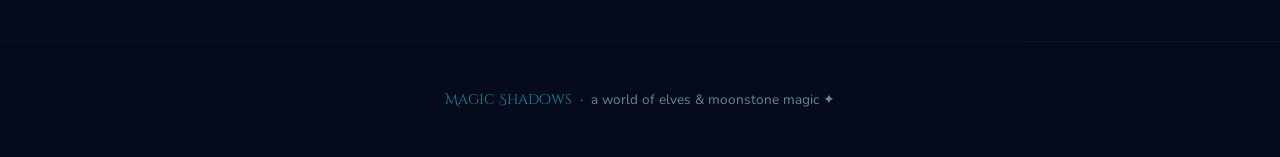
==== commit 5d11dd06: "Refresh all character images, add amber-normal, add 5 new locations, fix Moon/Amber HTML paths" ====
--- a/index.html
+++ b/index.html
@@ -81,7 +81,7 @@
     <!-- MOON -->
     <a href="moon.html" class="preview-card" style="--card-accent:#38d8f5">
       <div class="preview-card-img">
-        <img src="images/moon/moon-normal.png" alt="Moon" loading="lazy" />
+        <img src="images/moon/moon-normal.jpg" alt="Moon" loading="lazy" />
         <div class="preview-card-img-label">
           <div class="preview-card-name" style="color:#38d8f5">Moon</div>
           <div class="preview-card-creature" style="color:#38d8f5">Full Elf · Character 01</div>
@@ -245,6 +245,13 @@
       <location-card name="The Throne Room"         img="images/locations/throne-room.png"         accent="#c9a84c"></location-card>
       <location-card name="The Training Room"       img="images/locations/training-room.png"       accent="#4cbe8a"></location-card>
       <location-card name="Stella &amp; Lucky's House" img="images/locations/stella-lucky-house.png" accent="#e8634f"></location-card>
+      <location-card name="The Forest"                img="images/locations/forest.png"              accent="#4cbe8a"></location-card>
+      <location-card name="The Ice Cream Shop"        img="images/locations/ice-cream-shop.png"      accent="#f5a0c0"></location-card>
+      <location-card name="The Swamp"                 img="images/locations/swamp.png"               accent="#6abf69"></location-card>
+      <location-card name="Lyra's Palace"             img="images/locations/lyras-palace.png"        accent="#9b1fd4"></location-card>
+      <location-card name="Stella &amp; Lucky's Room" img="images/locations/stella-lucky-room.png"   accent="#e8634f"></location-card>
+      <location-card name="The Portal"                img="images/locations/portal.png"              accent="#38d8f5"></location-card>
+      <location-card name="The Delivery Room"         img="images/locations/delivery-room.jpg"       accent="#c9a84c"></location-card>
     </div>
     <div style="text-align:center;margin-top:2rem">
       <a href="locations.html" class="preview-card-cta" style="color:#38d8f5;border-color:rgba(56,216,245,.4);background:rgba(56,216,245,.08);display:inline-flex">
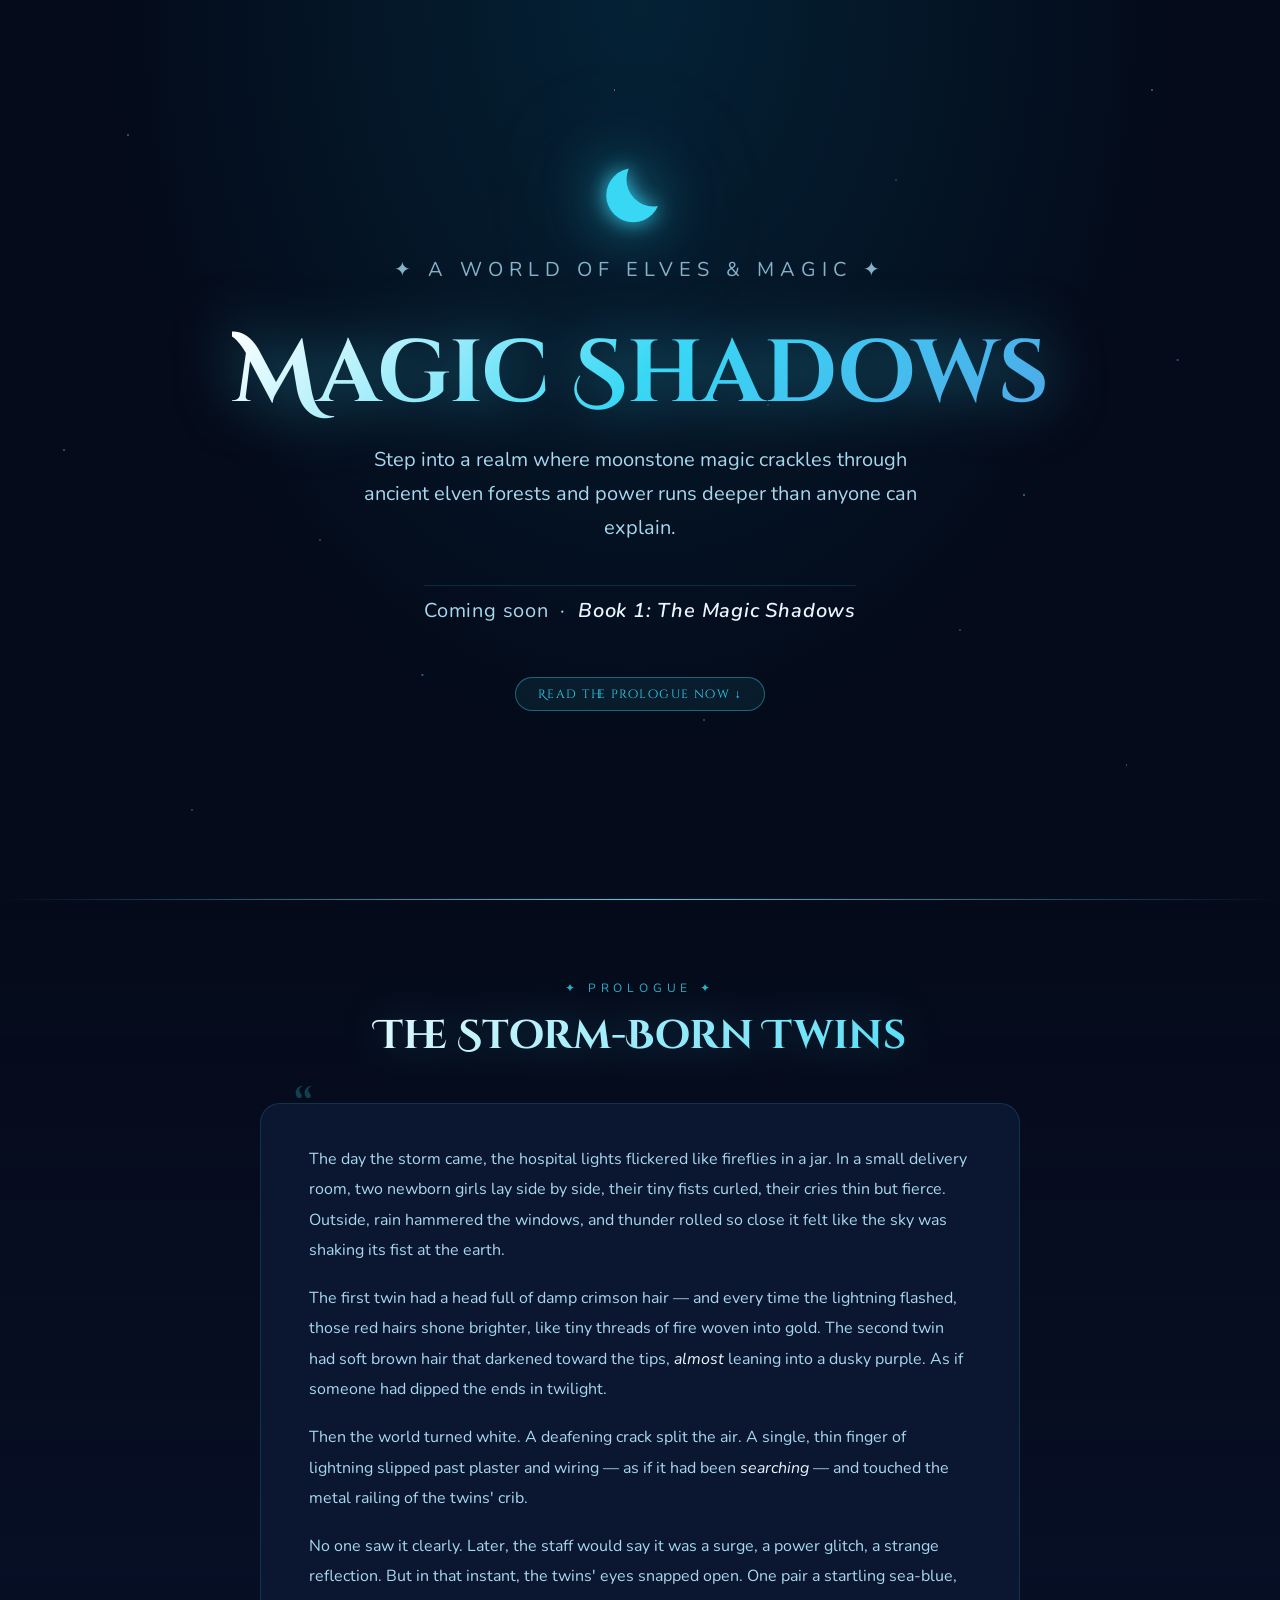
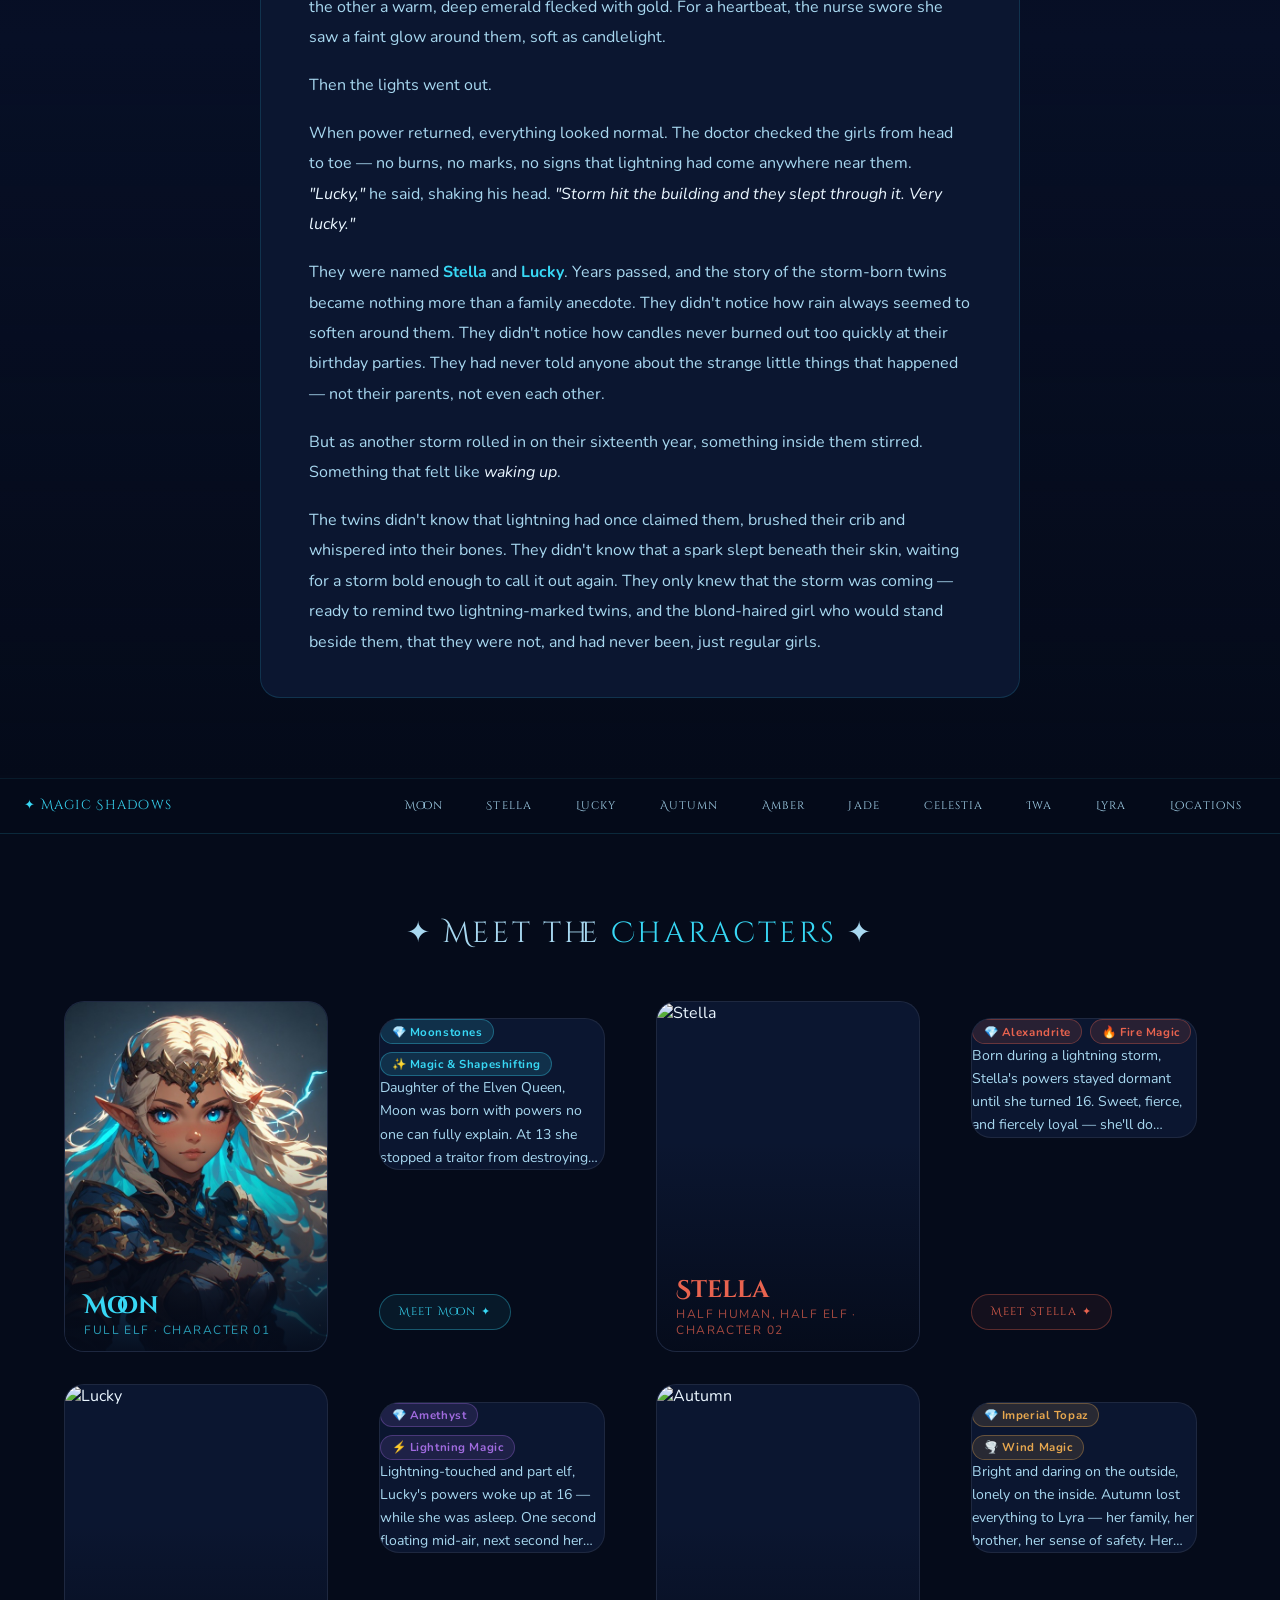
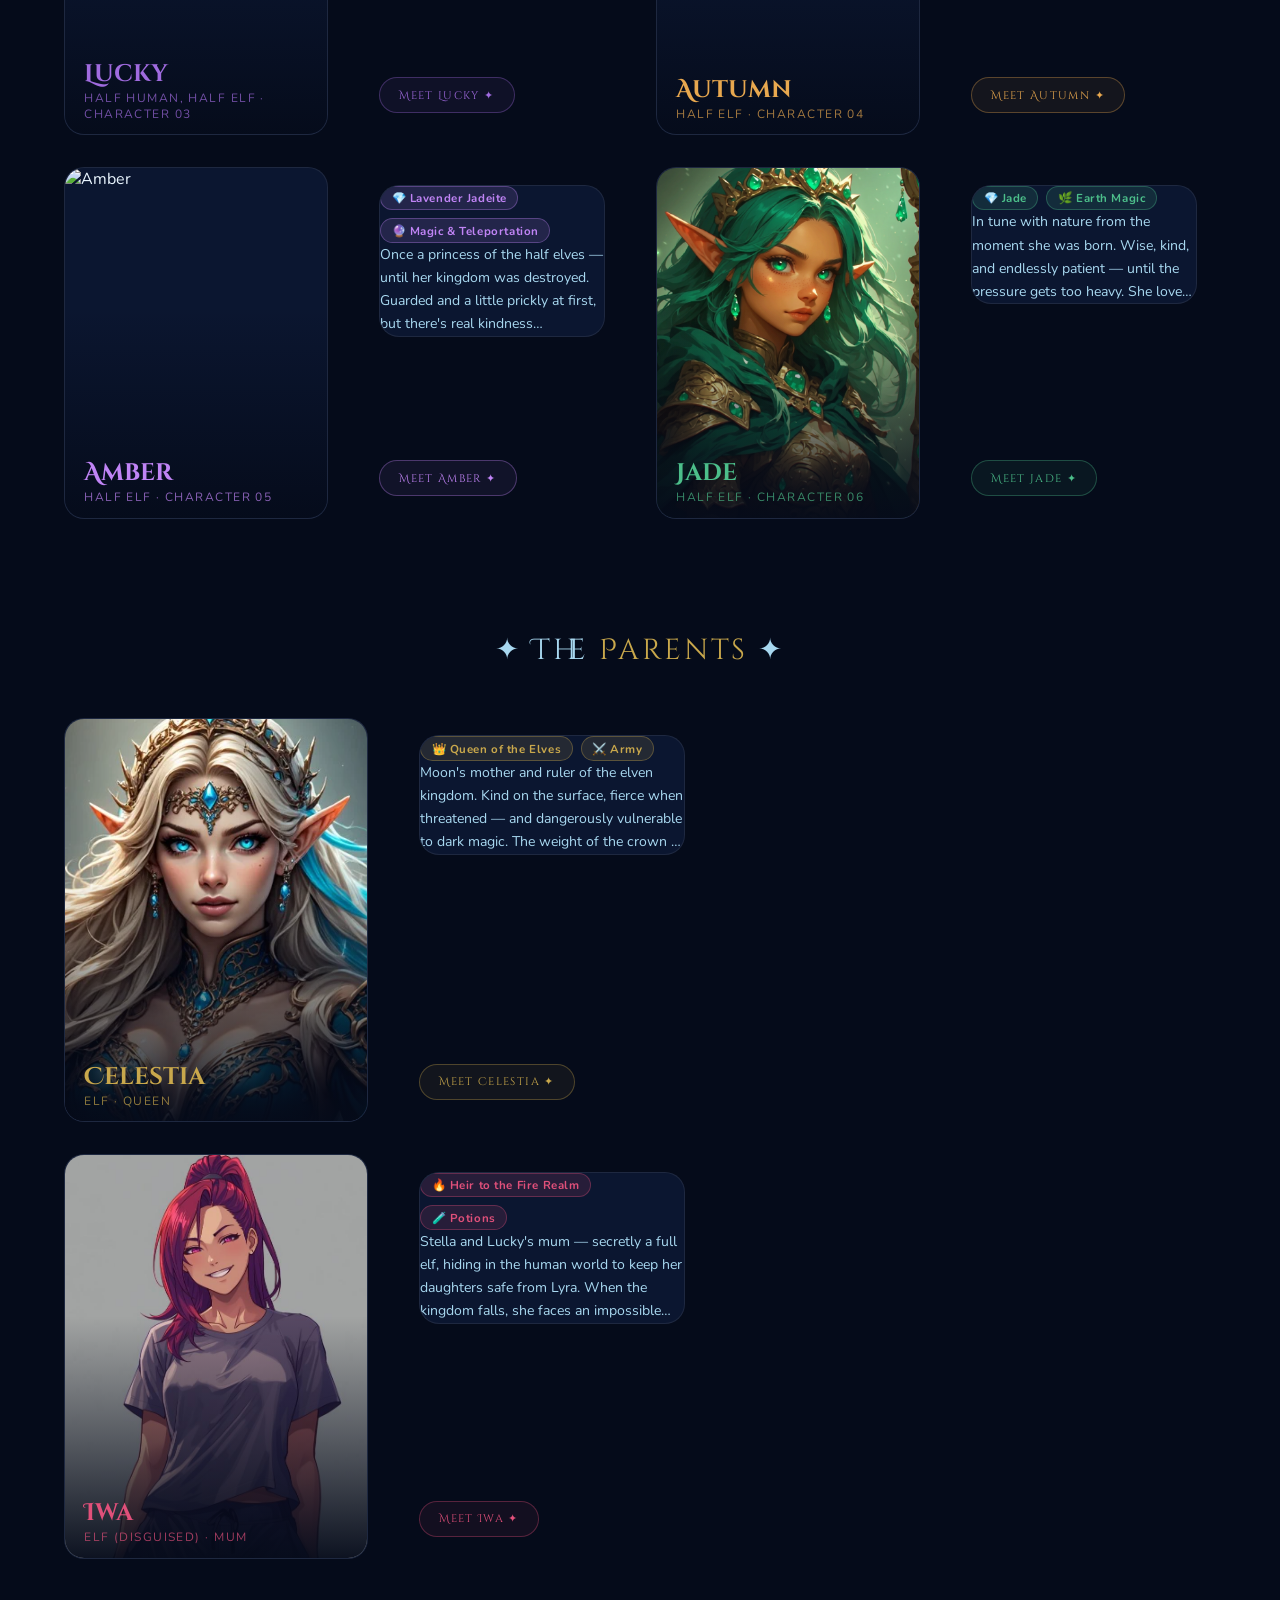
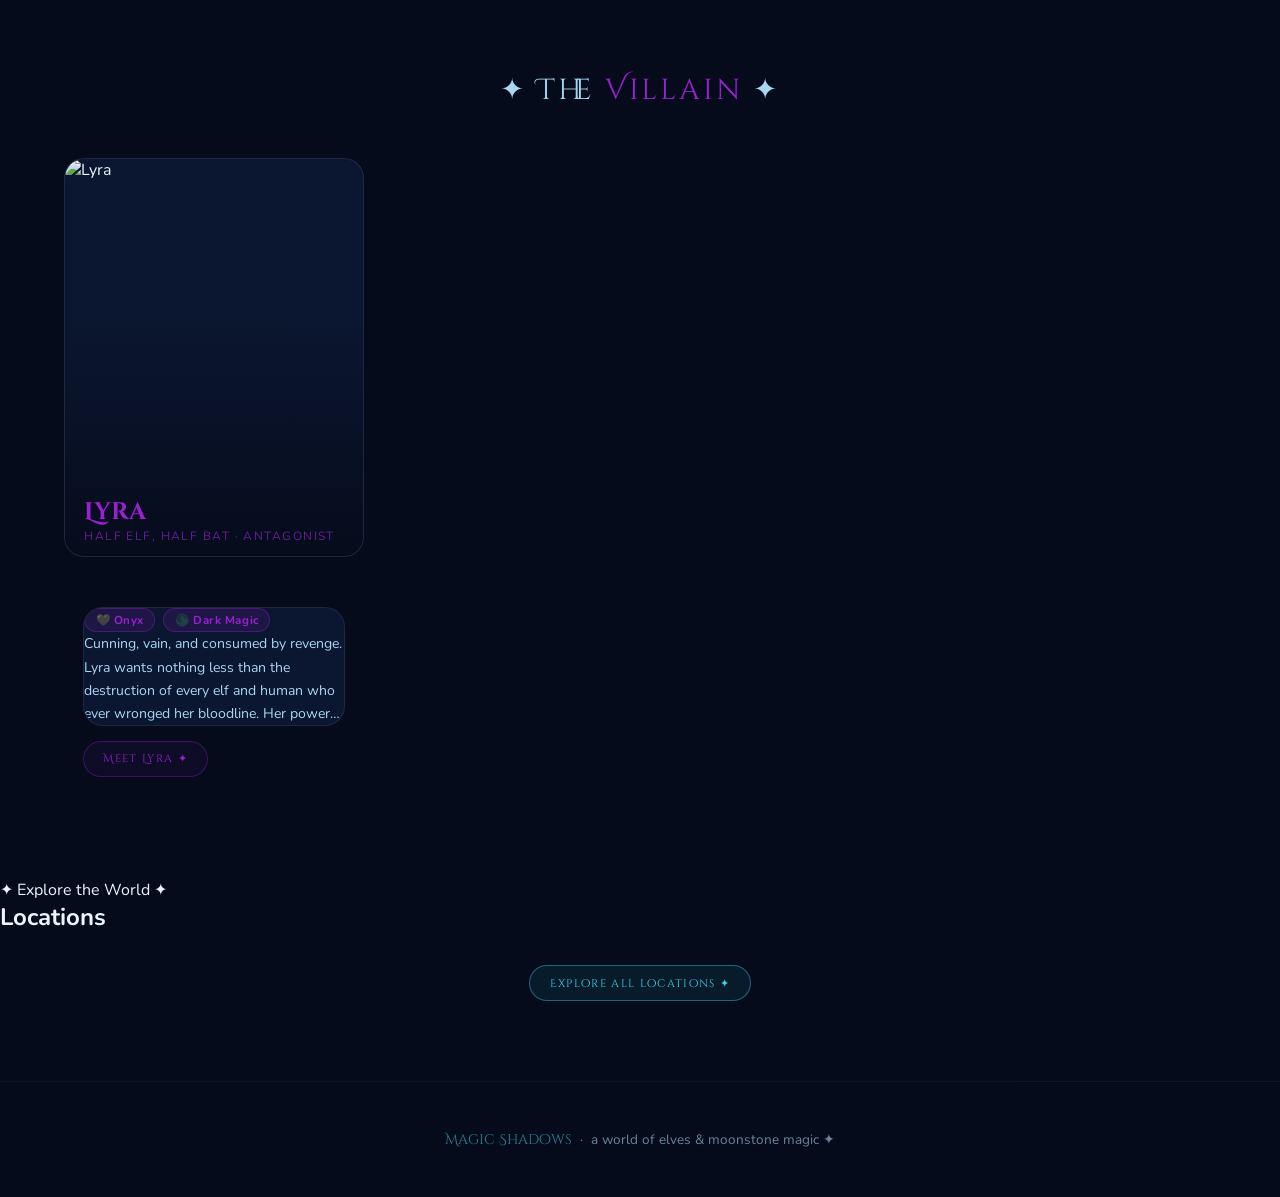
==== commit 498865d6: "Add parents (Celestia & Iwa), refresh Jade images, update all navs, clean up downloads" ====
--- a/index.html
+++ b/index.html
@@ -68,6 +68,8 @@
   <a href="autumn.html" class="nav-link">Autumn</a>
   <a href="amber.html"  class="nav-link">Amber</a>
   <a href="jade.html"      class="nav-link">Jade</a>
+  <a href="celestia.html"  class="nav-link">Celestia</a>
+  <a href="iwa.html"       class="nav-link">Iwa</a>
   <a href="lyra.html"      class="nav-link">Lyra</a>
   <a href="locations.html" class="nav-link">Locations</a>
 </nav>
@@ -200,6 +202,54 @@
         <p class="preview-card-summary">In tune with nature from the moment she was born. Wise, kind, and endlessly patient — until the pressure gets too heavy. She loves animals, speaks to the earth, and carries a quiet power most people don't see coming. 🌿</p>
         <a href="jade.html" class="preview-card-cta" style="color:#4cbe8a;border-color:#4cbe8a55;background:#4cbe8a11">
           Meet Jade ✦
+        </a>
+      </div>
+    </a>
+
+  </div>
+</div>
+
+<!-- ── Parents ── -->
+<div class="characters-section" style="padding-top:2rem">
+  <p class="characters-heading">✦ The <span style="color:#c9a84c">Parents</span> ✦</p>
+  <div class="preview-grid" style="max-width:640px">
+
+    <a href="celestia.html" class="preview-card" style="--card-accent:#c9a84c">
+      <div class="preview-card-img">
+        <img src="images/celestia/celestia-normal.png" alt="Celestia" loading="lazy" />
+        <div class="preview-card-img-label">
+          <div class="preview-card-name" style="color:#c9a84c">Celestia</div>
+          <div class="preview-card-creature" style="color:#c9a84c">Elf · Queen</div>
+        </div>
+      </div>
+      <div class="preview-card-body">
+        <div class="preview-card-gems">
+          <span class="preview-gem-tag" style="background:#c9a84c22;border:1px solid #c9a84c55;color:#c9a84c">👑 Queen of the Elves</span>
+          <span class="preview-gem-tag" style="background:#c9a84c22;border:1px solid #c9a84c55;color:#c9a84c">⚔️ Army</span>
+        </div>
+        <p class="preview-card-summary">Moon's mother and ruler of the elven kingdom. Kind on the surface, fierce when threatened — and dangerously vulnerable to dark magic. The weight of the crown is hers alone to carry.</p>
+        <a href="celestia.html" class="preview-card-cta" style="color:#c9a84c;border-color:#c9a84c55;background:#c9a84c11">
+          Meet Celestia ✦
+        </a>
+      </div>
+    </a>
+
+    <a href="iwa.html" class="preview-card" style="--card-accent:#e0507a">
+      <div class="preview-card-img">
+        <img src="images/iwa/iwa-normal.jpg" alt="Iwa" loading="lazy" />
+        <div class="preview-card-img-label">
+          <div class="preview-card-name" style="color:#e0507a">Iwa</div>
+          <div class="preview-card-creature" style="color:#e0507a">Elf (disguised) · Mum</div>
+        </div>
+      </div>
+      <div class="preview-card-body">
+        <div class="preview-card-gems">
+          <span class="preview-gem-tag" style="background:#e0507a22;border:1px solid #e0507a55;color:#e0507a">🔥 Heir to the Fire Realm</span>
+          <span class="preview-gem-tag" style="background:#e0507a22;border:1px solid #e0507a55;color:#e0507a">🧪 Potions</span>
+        </div>
+        <p class="preview-card-summary">Stella and Lucky's mum — secretly a full elf, hiding in the human world to keep her daughters safe from Lyra. When the kingdom falls, she faces an impossible choice.</p>
+        <a href="iwa.html" class="preview-card-cta" style="color:#e0507a;border-color:#e0507a55;background:#e0507a11">
+          Meet Iwa ✦
         </a>
       </div>
     </a>
